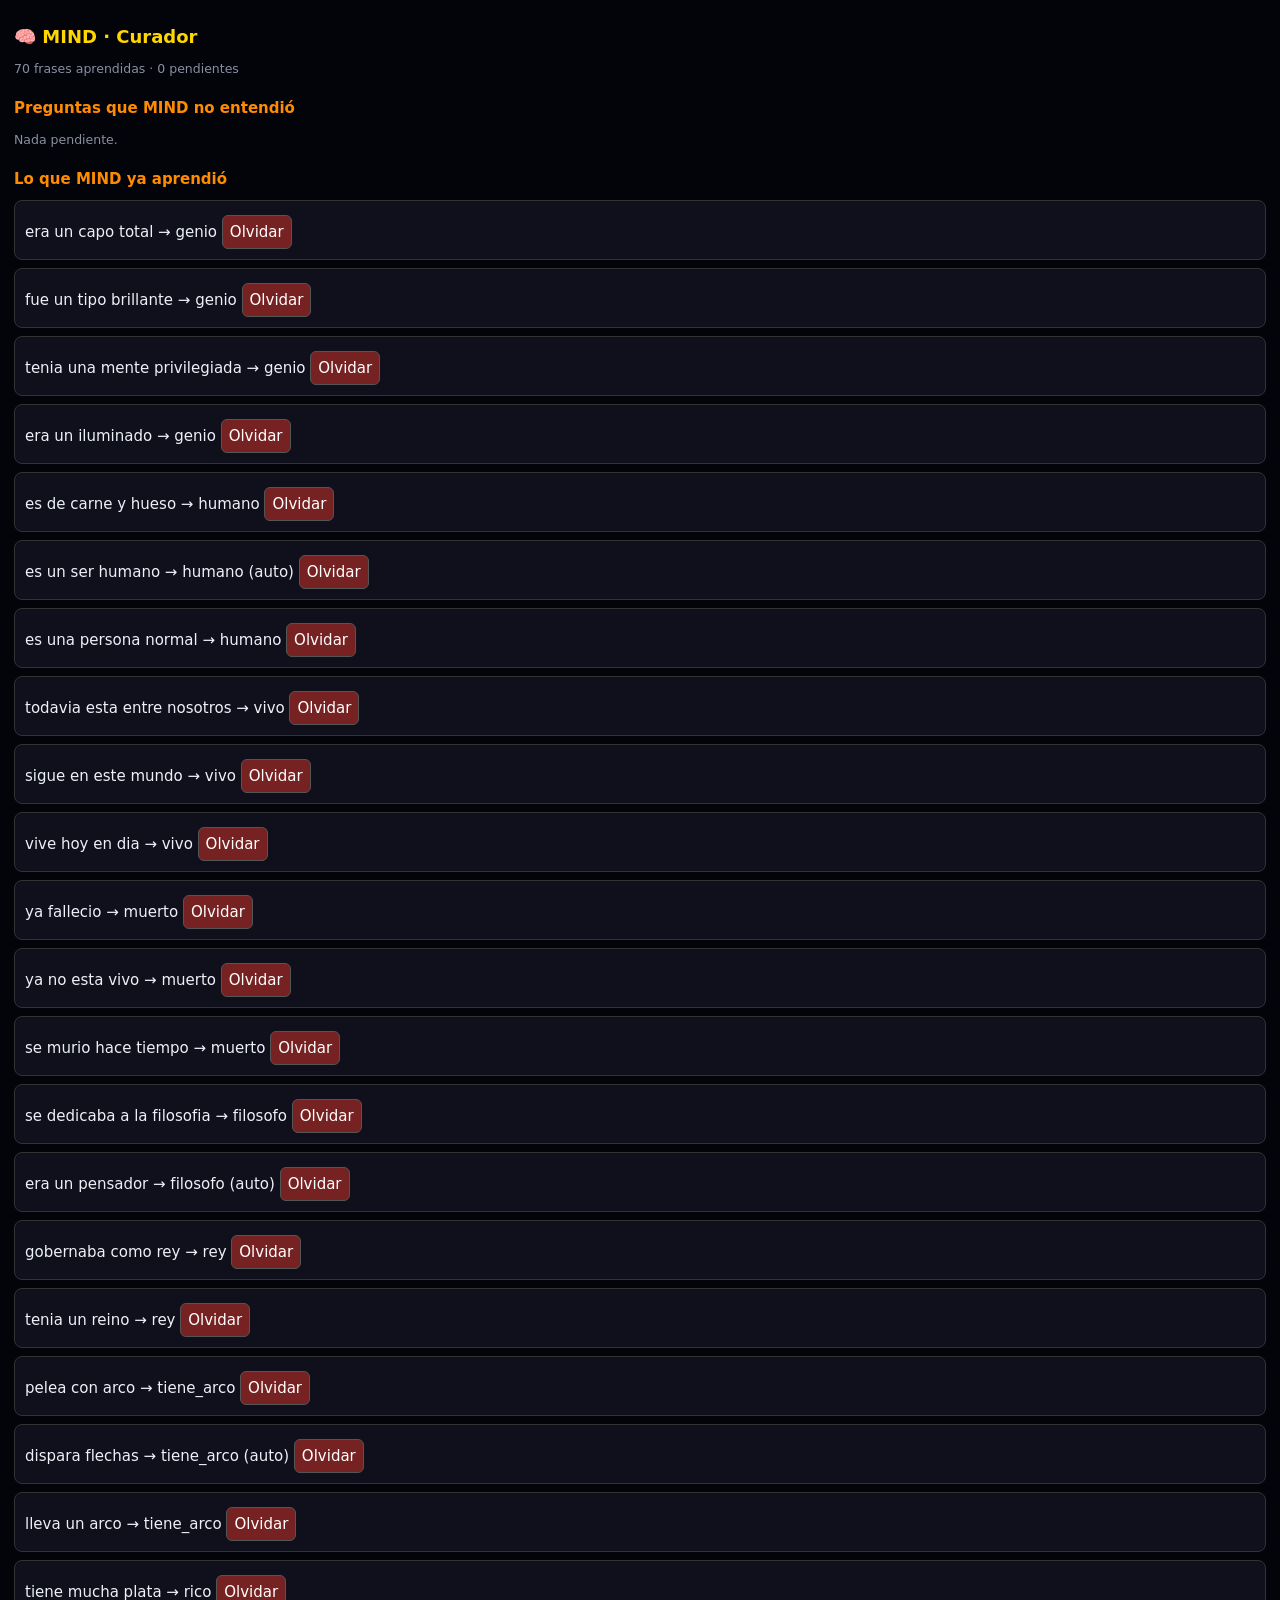
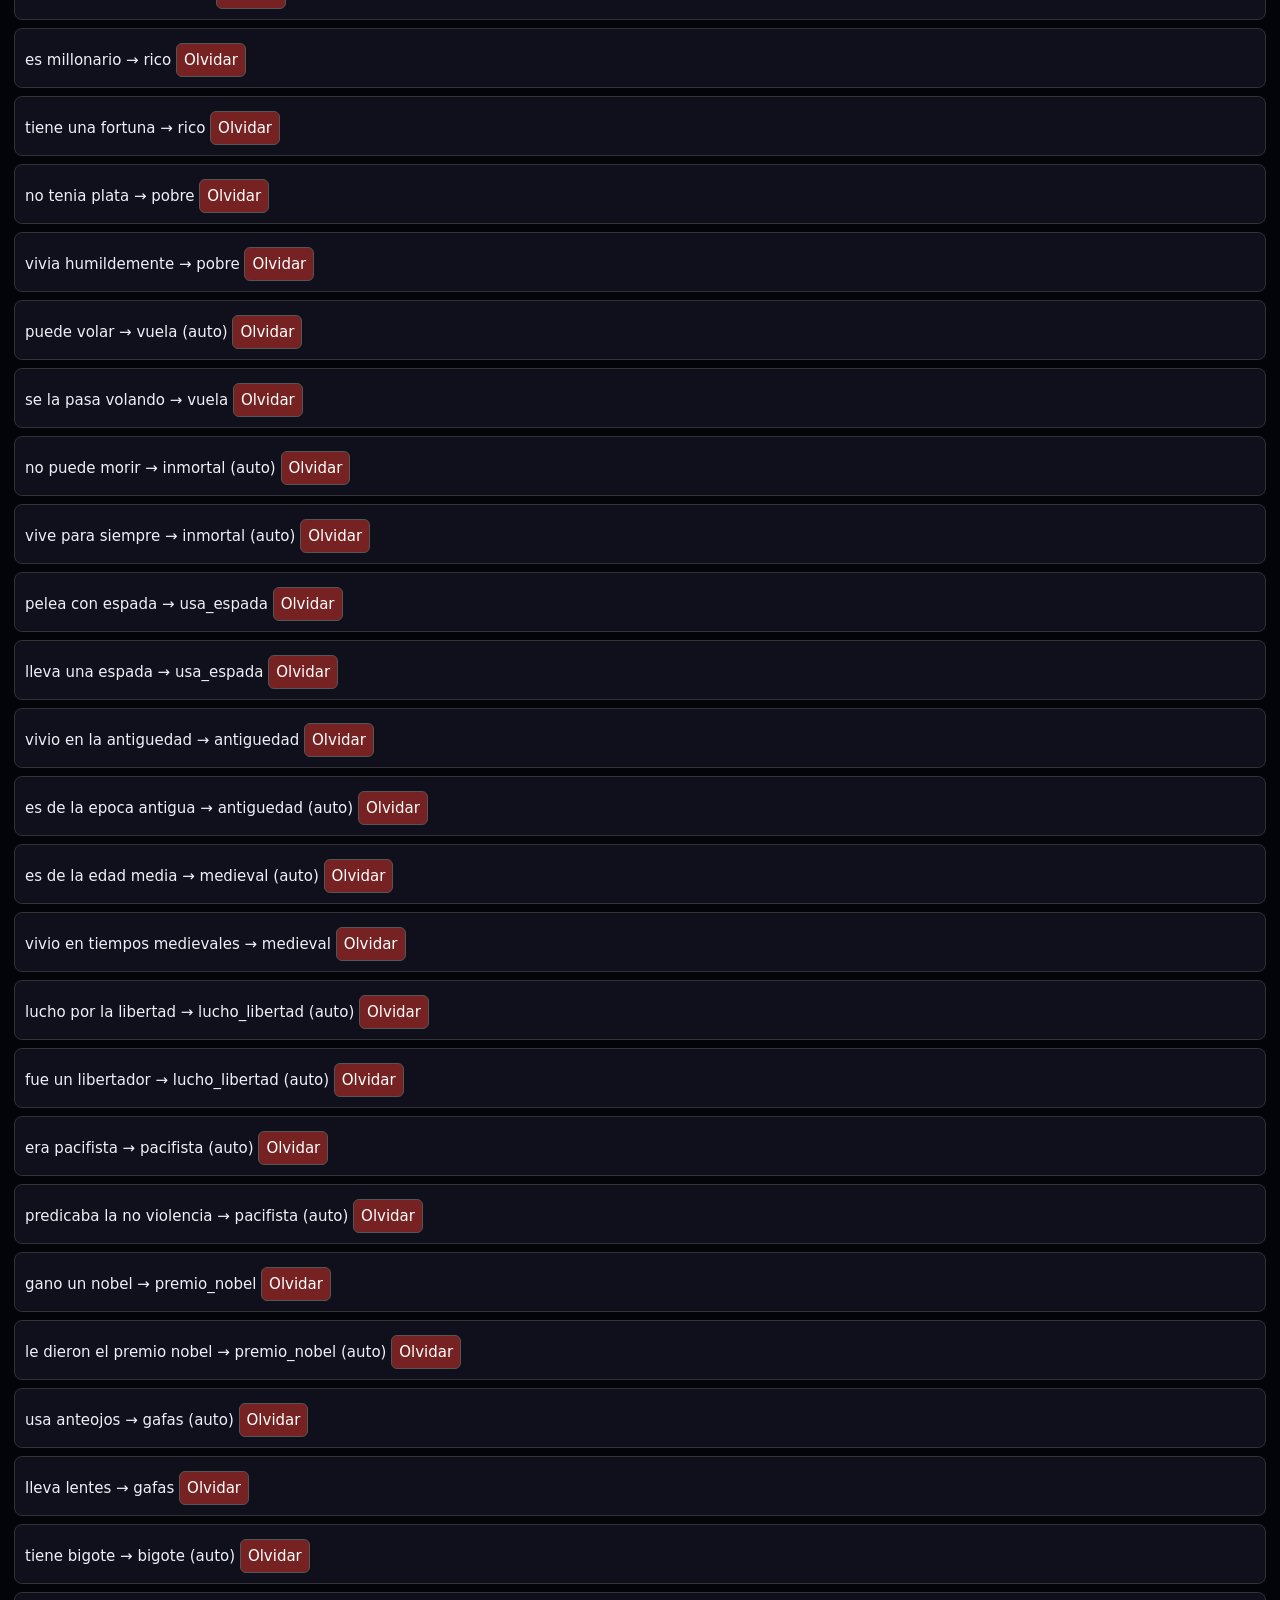
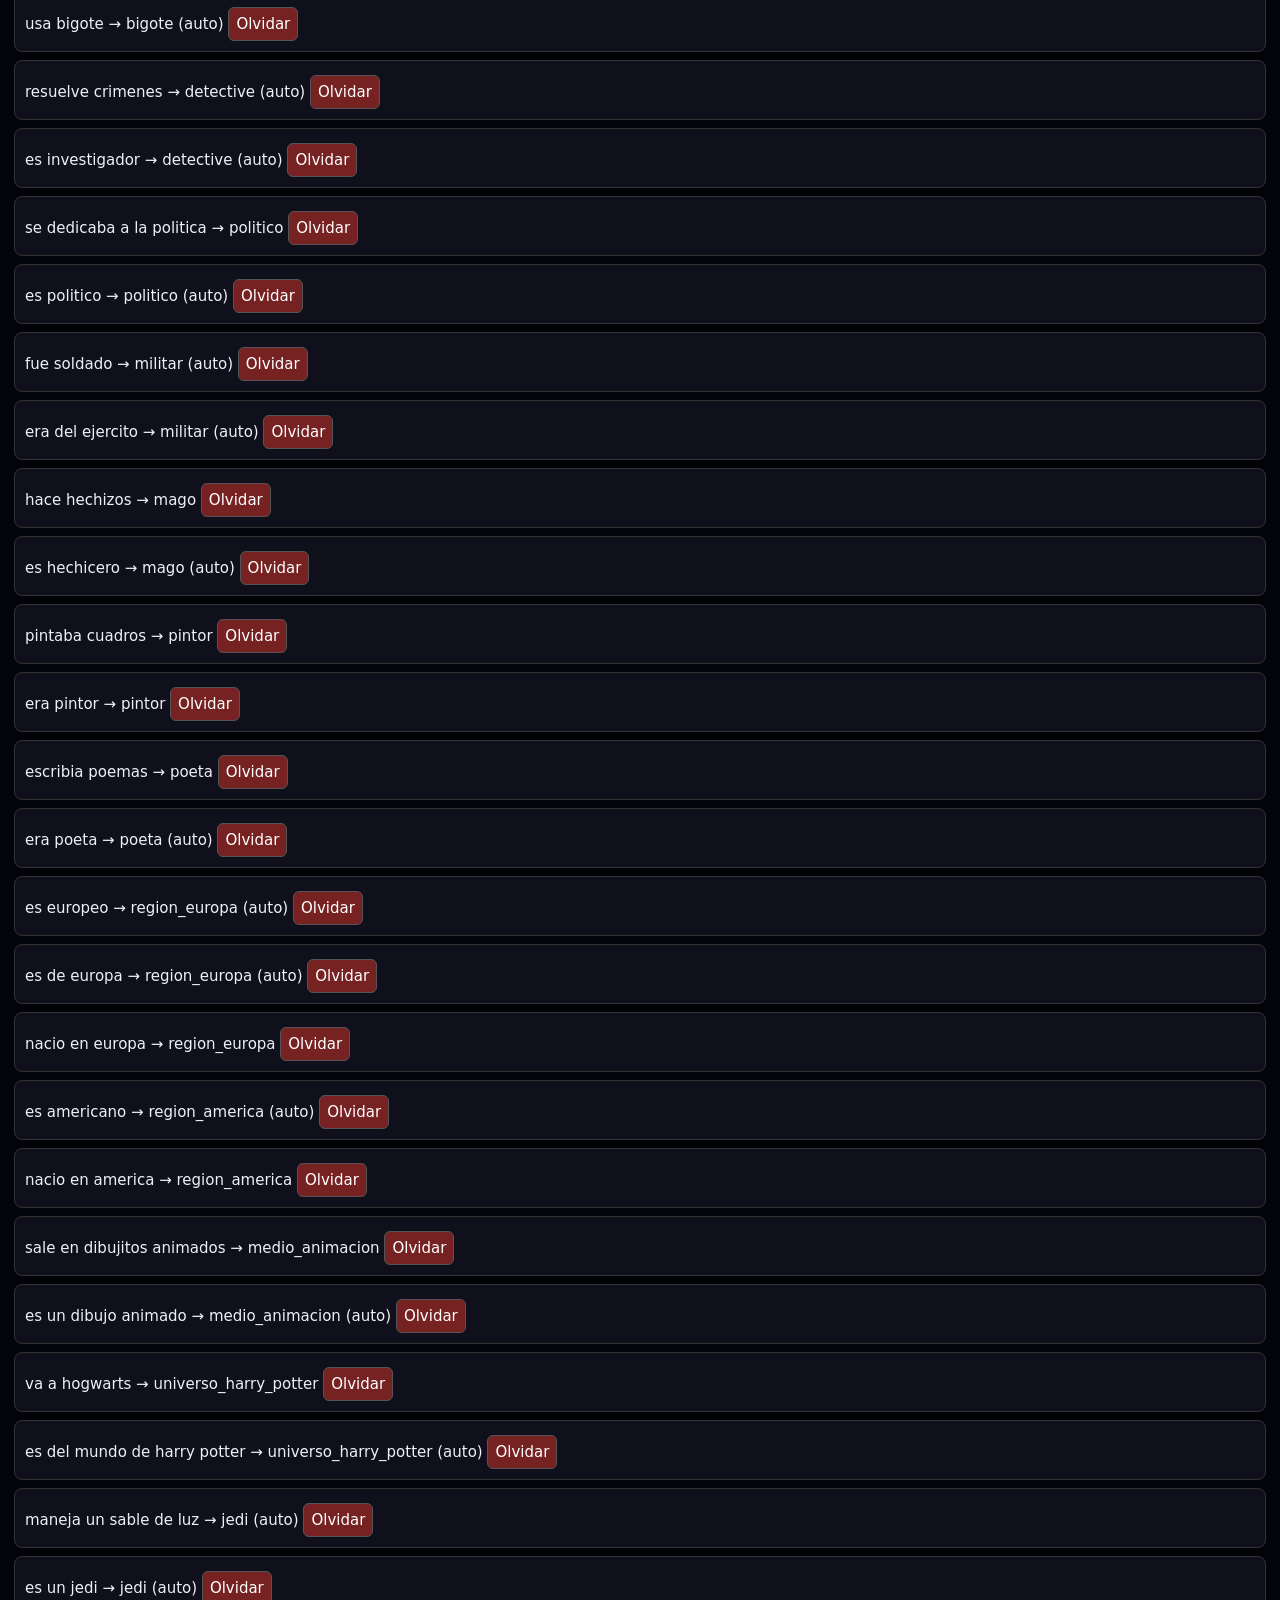
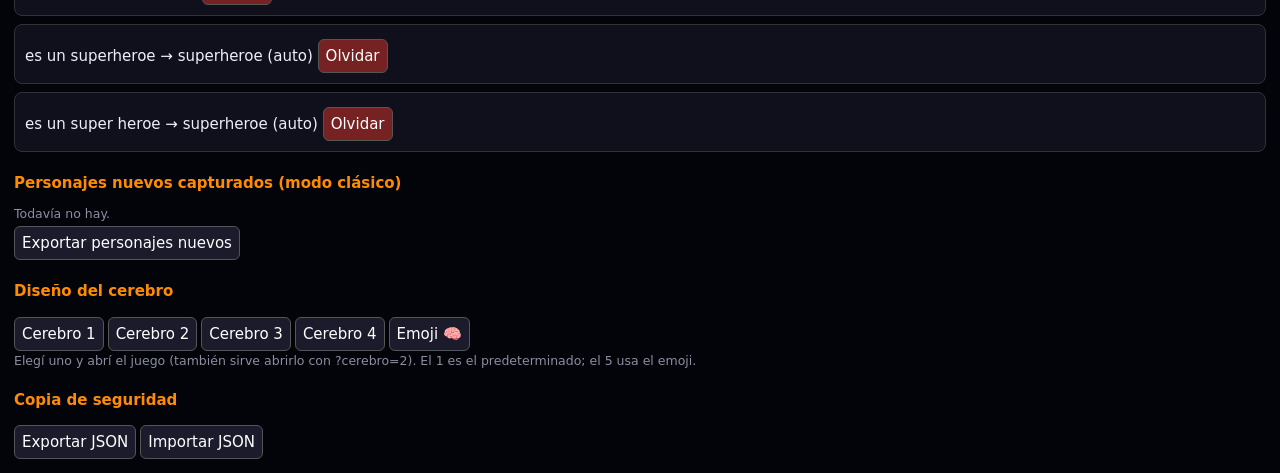
==== curador.html @ d2419fc9 "Add files via upload" ====
<!doctype html><html lang="es"><head><meta charset="utf-8"><meta name="viewport" content="width=device-width,initial-scale=1">
<title>MIND · Curador</title><style>body{background:#03030a;color:#edf0f6;font:15px system-ui;margin:0;padding:14px}h1{color:#ffd700;font-size:18px}h2{color:#ff8c00;font-size:15px;margin-top:22px}
.f{background:#10101c;border:1px solid #333;border-radius:8px;padding:10px;margin:8px 0}select,button{font:inherit;padding:7px;border-radius:6px;margin:4px 4px 0 0;border:1px solid #555;background:#1b1b2c;color:#fff}button{cursor:pointer}.ok{background:#0a5}.no{background:#722}small{color:#8a8fa0}</style></head><body>
<h1>🧠 MIND · Curador</h1><small id="st"></small>
<h2>Preguntas que MIND no entendió</h2><div id="fallos"></div>
<h2>Lo que MIND ya aprendió</h2><div id="apr"></div>
<h2>Personajes nuevos capturados (modo clásico)</h2><div id="nuevos"></div><button id="expN">Exportar personajes nuevos</button>
<h2>Diseño del cerebro</h2><div id="cer"></div><small>Elegí uno y abrí el juego (también sirve abrirlo con ?cerebro=2). El 1 es el predeterminado; el 5 usa el emoji.</small>
<h2>Copia de seguridad</h2><button id="exp">Exportar JSON</button><button id="imp">Importar JSON</button><input id="file" type="file" accept=".json" hidden>
<script src="motor_logico.js"></script><script src="cerebro.js"></script><script>
const C=MindLogic.CONCEPTOS_PERMITIDOS.slice().sort(),$=id=>document.getElementById(id);
function draw(){const f=Cerebro.fallos(),a=Cerebro.aprendido();$('st').textContent=Object.keys(a).length+' frases aprendidas · '+f.length+' pendientes';
$('fallos').innerHTML=f.length?'':'<small>Nada pendiente.</small>';
f.forEach(x=>{const d=document.createElement('div');d.className='f';d.innerHTML='<b></b> <small>×'+x.veces+'</small><br>';d.querySelector('b').textContent=x.pregunta;
const s=document.createElement('select');s.innerHTML='<option value="">¿Qué concepto es?</option>'+C.map(c=>'<option>'+c+'</option>').join('');
const ok=document.createElement('button');ok.textContent='Enseñar';ok.className='ok';ok.onclick=()=>{if(s.value){Cerebro.ensenar(x.pregunta,s.value);draw()}};
const no=document.createElement('button');no.textContent='Ignorar';no.className='no';no.onclick=()=>{Cerebro.quitarFallo(x.pregunta);draw()};d.append(s,ok,no);$('fallos').append(d)});
$('apr').innerHTML='';Object.entries(a).forEach(([k,v])=>{const d=document.createElement('div');d.className='f';d.textContent=k+' → '+v.c+(v.auto?' (auto)':'')+'  ';const b=document.createElement('button');b.textContent='Olvidar';b.className='no';b.onclick=()=>{Cerebro.olvidar(k);draw()};d.append(b);$('apr').append(d)})}
$('exp').onclick=()=>{const u=URL.createObjectURL(new Blob([Cerebro.exportar()],{type:'application/json'})),l=document.createElement('a');l.href=u;l.download='mind_aprendido.json';l.click()};
$('imp').onclick=()=>$('file').click();$('file').onchange=async e=>{try{alert(Cerebro.importar(await e.target.files[0].text())+' frases importadas');draw()}catch(x){alert('Archivo inválido')}};
function drawN(){let l=[];try{l=JSON.parse(localStorage.getItem('mind_personajes_nuevos')||'[]')}catch(e){}
$('nuevos').innerHTML=l.length?'':'<small>Todavía no hay.</small>';l.forEach(x=>{const d=document.createElement('div');d.className='f';d.textContent=x.nombre+'  ('+(x.respuestas||[]).length+' respuestas guardadas)';$('nuevos').append(d)})}
$('expN').onclick=()=>{const u=URL.createObjectURL(new Blob([localStorage.getItem('mind_personajes_nuevos')||'[]'],{type:'application/json'})),a=document.createElement('a');a.href=u;a.download='personajes_nuevos.json';a.click()};
[1,2,3,4,5].forEach(n=>{const b=document.createElement('button');b.textContent=n==5?'Emoji 🧠':'Cerebro '+n;b.onclick=()=>{try{localStorage.setItem('mind_cerebro_v2',String(n))}catch(e){}alert('Elegido el cerebro '+n+'. Abrí el juego de nuevo.')};$('cer').append(b)});
Cerebro.intentar('',null).then(()=>{draw();drawN()});</script></body></html>
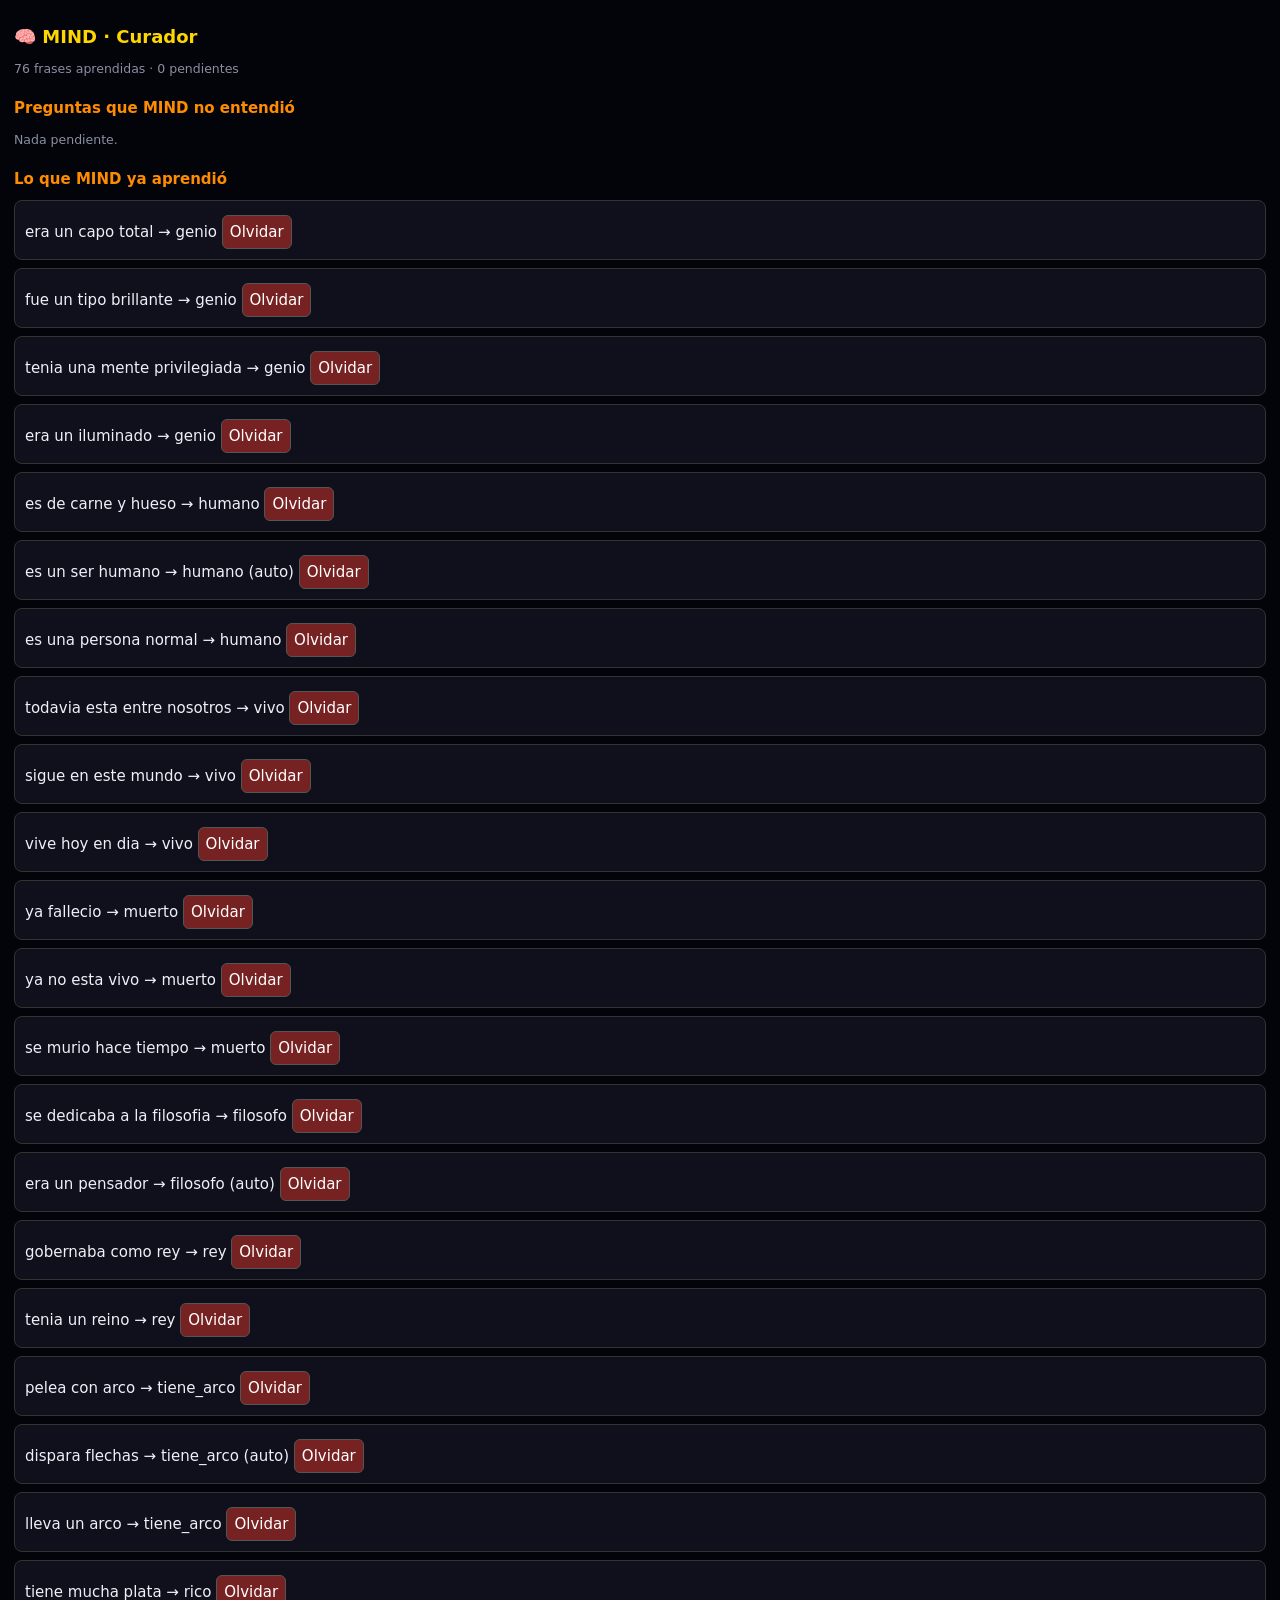
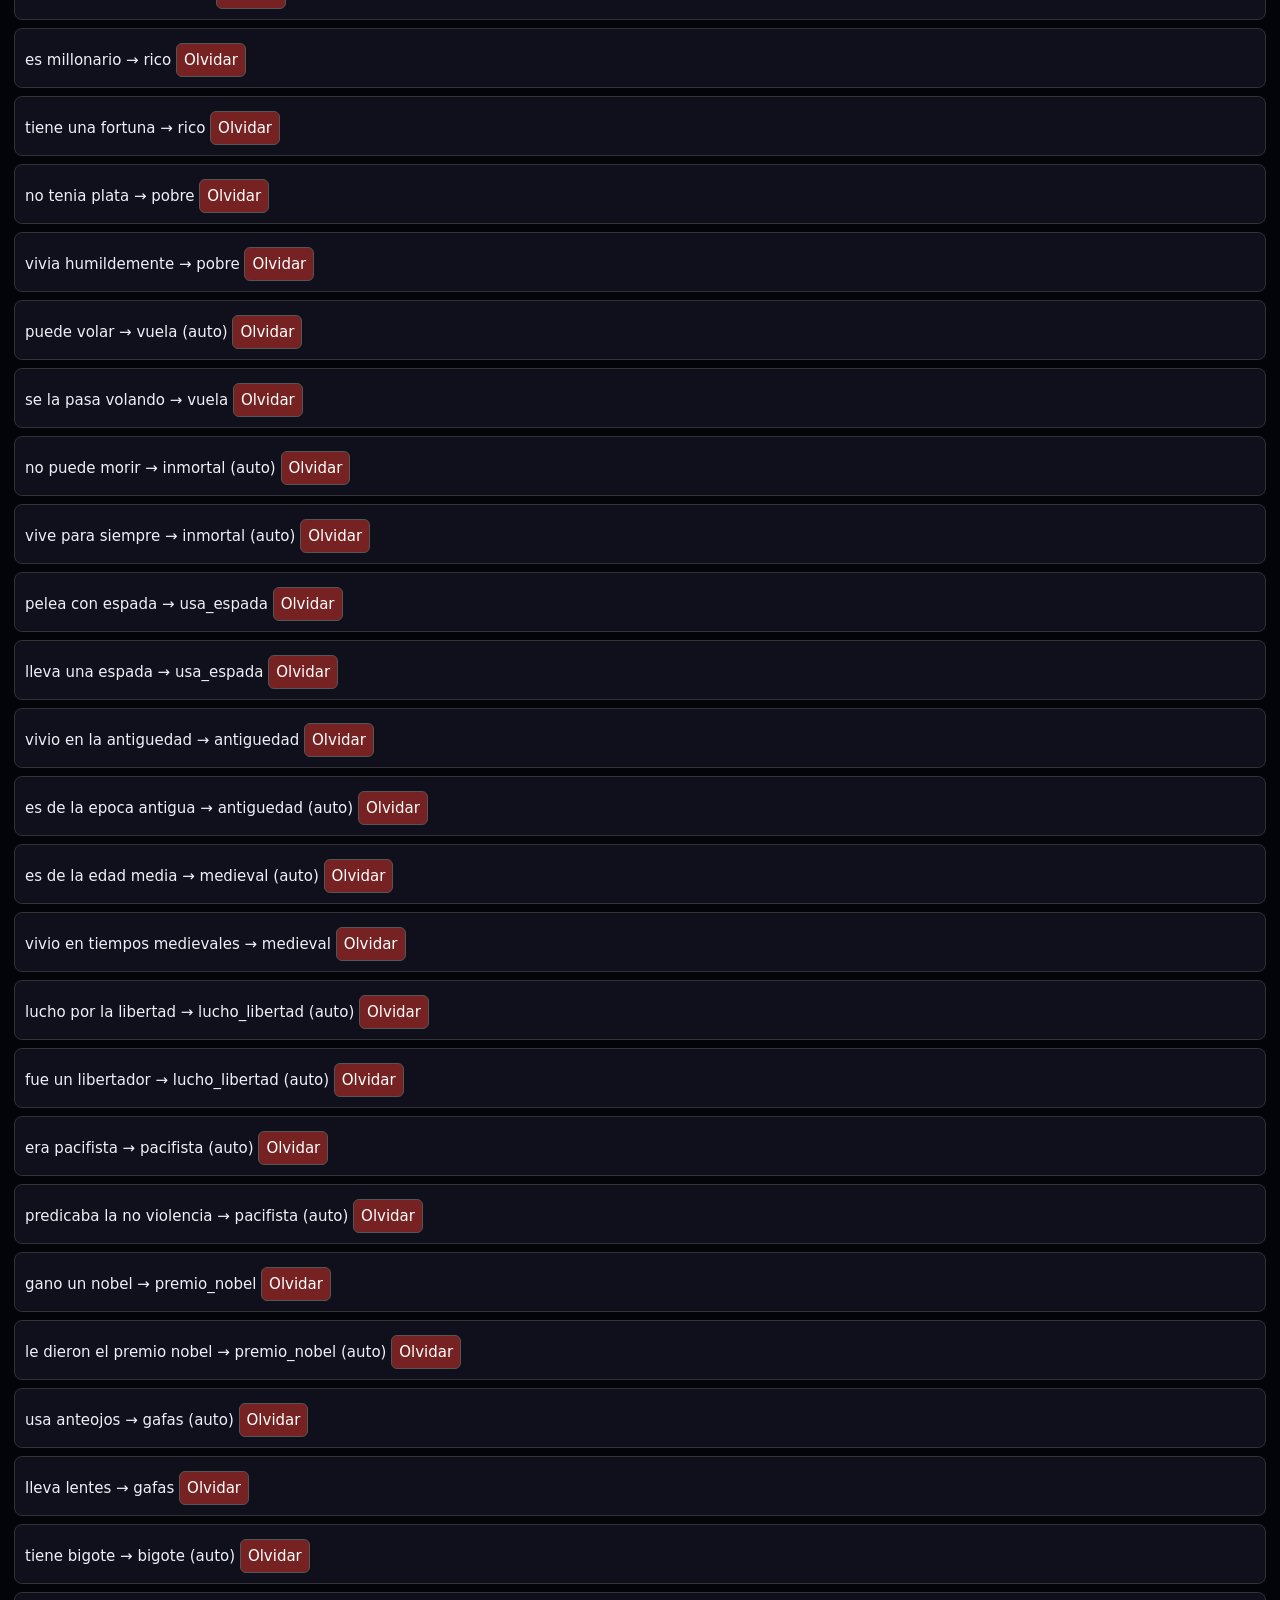
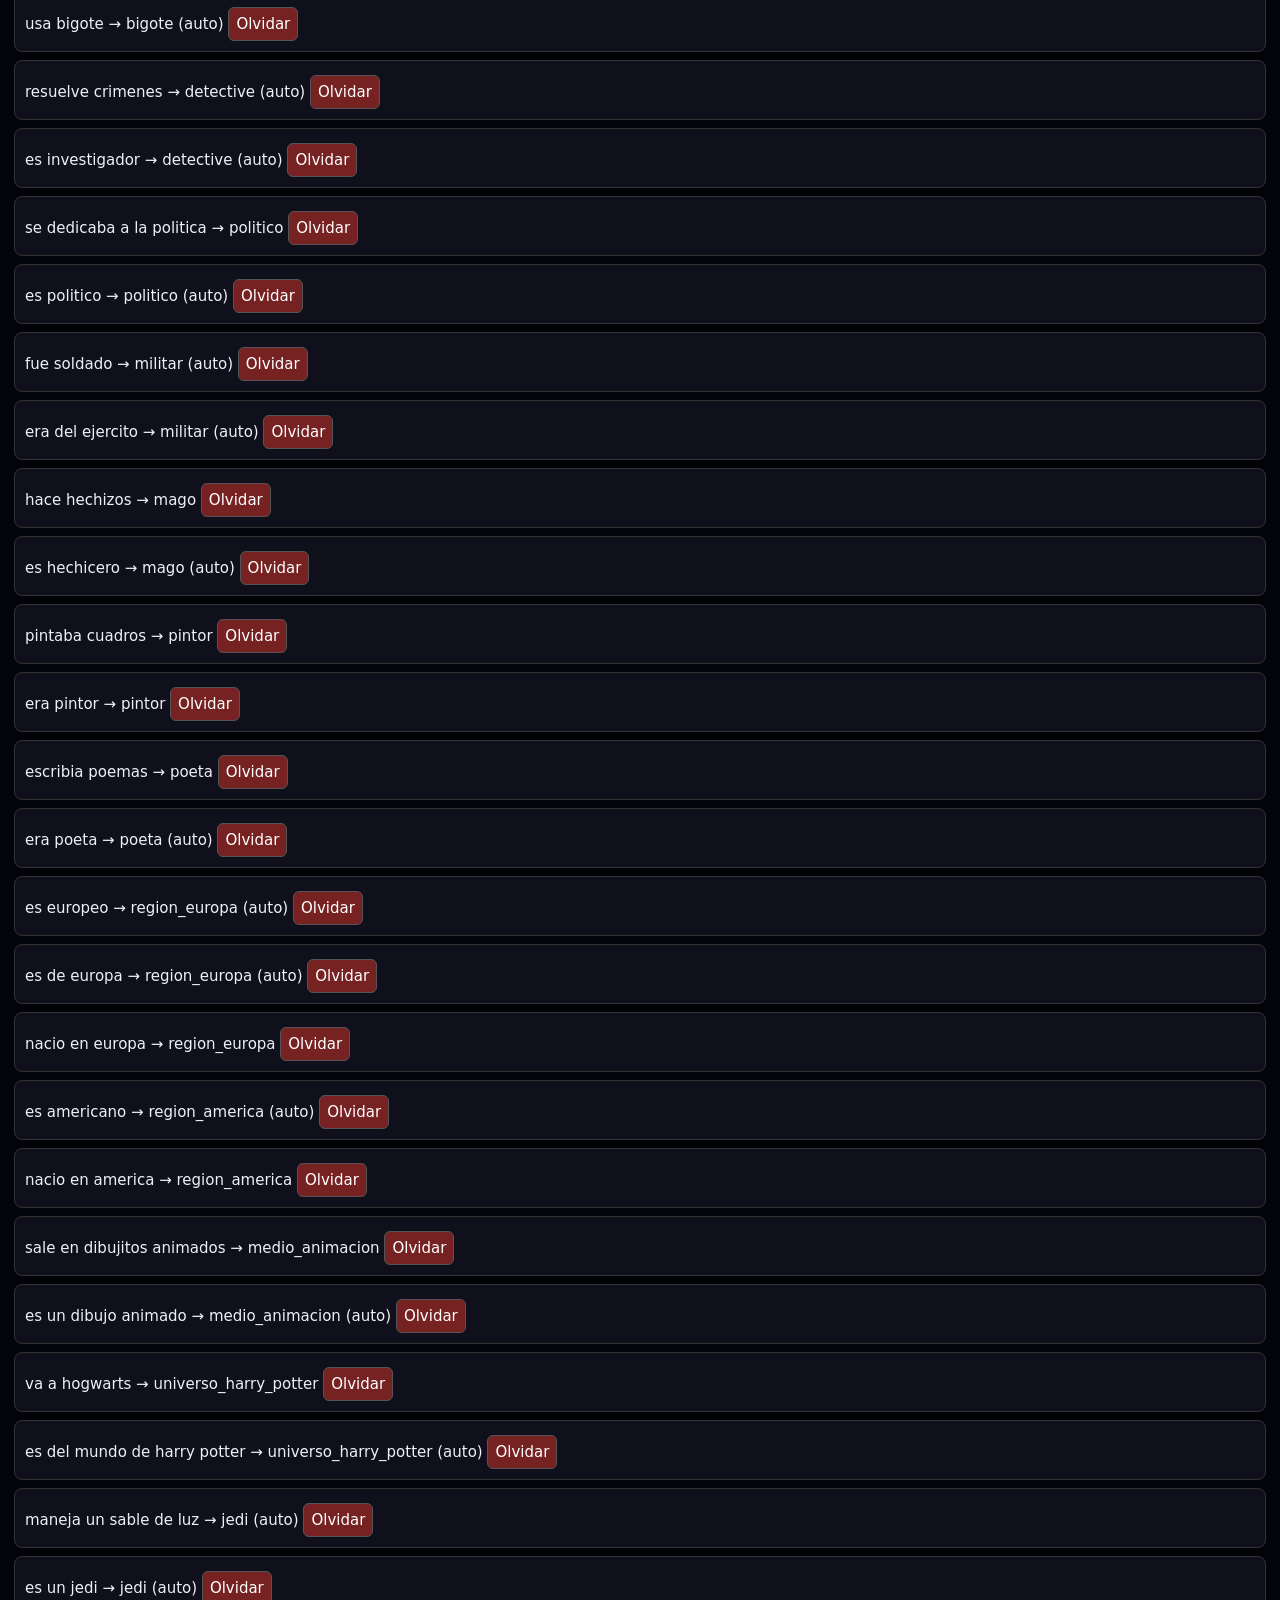
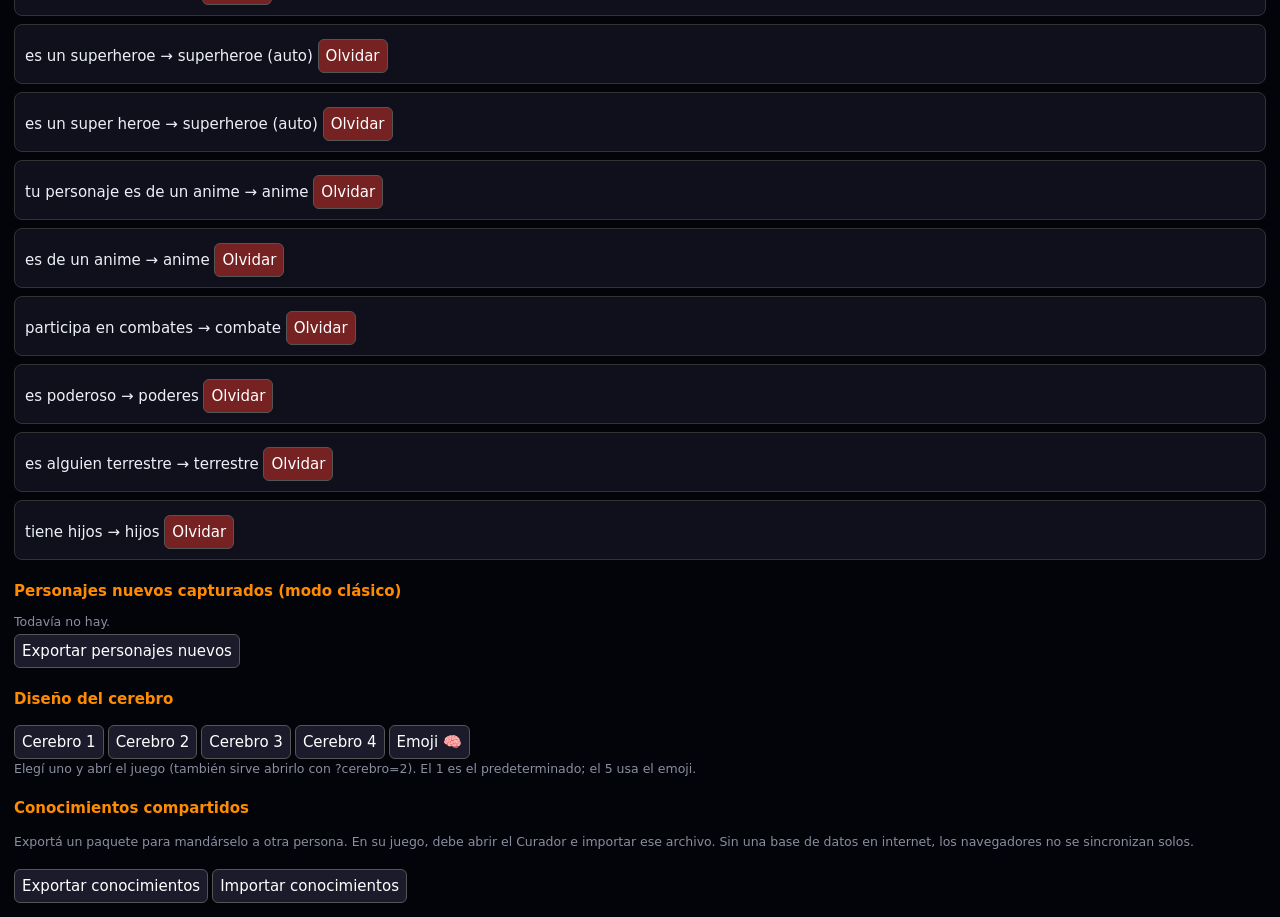
==== commit 15b0d85b: "Add files via upload" ====
--- a/curador.html
+++ b/curador.html
@@ -6,7 +6,7 @@
 <h2>Lo que MIND ya aprendió</h2><div id="apr"></div>
 <h2>Personajes nuevos capturados (modo clásico)</h2><div id="nuevos"></div><button id="expN">Exportar personajes nuevos</button>
 <h2>Diseño del cerebro</h2><div id="cer"></div><small>Elegí uno y abrí el juego (también sirve abrirlo con ?cerebro=2). El 1 es el predeterminado; el 5 usa el emoji.</small>
-<h2>Copia de seguridad</h2><button id="exp">Exportar JSON</button><button id="imp">Importar JSON</button><input id="file" type="file" accept=".json" hidden>
+<h2>Conocimientos compartidos</h2><p><small>Exportá un paquete para mandárselo a otra persona. En su juego, debe abrir el Curador e importar ese archivo. Sin una base de datos en internet, los navegadores no se sincronizan solos.</small></p><button id="exp">Exportar conocimientos</button><button id="imp">Importar conocimientos</button><input id="file" type="file" accept=".json" hidden>
 <script src="motor_logico.js"></script><script src="cerebro.js"></script><script>
 const C=MindLogic.CONCEPTOS_PERMITIDOS.slice().sort(),$=id=>document.getElementById(id);
 function draw(){const f=Cerebro.fallos(),a=Cerebro.aprendido();$('st').textContent=Object.keys(a).length+' frases aprendidas · '+f.length+' pendientes';
@@ -16,8 +16,8 @@
 const ok=document.createElement('button');ok.textContent='Enseñar';ok.className='ok';ok.onclick=()=>{if(s.value){Cerebro.ensenar(x.pregunta,s.value);draw()}};
 const no=document.createElement('button');no.textContent='Ignorar';no.className='no';no.onclick=()=>{Cerebro.quitarFallo(x.pregunta);draw()};d.append(s,ok,no);$('fallos').append(d)});
 $('apr').innerHTML='';Object.entries(a).forEach(([k,v])=>{const d=document.createElement('div');d.className='f';d.textContent=k+' → '+v.c+(v.auto?' (auto)':'')+'  ';const b=document.createElement('button');b.textContent='Olvidar';b.className='no';b.onclick=()=>{Cerebro.olvidar(k);draw()};d.append(b);$('apr').append(d)})}
-$('exp').onclick=()=>{const u=URL.createObjectURL(new Blob([Cerebro.exportar()],{type:'application/json'})),l=document.createElement('a');l.href=u;l.download='mind_aprendido.json';l.click()};
-$('imp').onclick=()=>$('file').click();$('file').onchange=async e=>{try{alert(Cerebro.importar(await e.target.files[0].text())+' frases importadas');draw()}catch(x){alert('Archivo inválido')}};
+$('exp').onclick=()=>{const u=URL.createObjectURL(new Blob([Cerebro.exportar()],{type:'application/json'})),l=document.createElement('a');l.href=u;l.download='mind_conocimientos_compartidos.json';l.click()};
+$('imp').onclick=()=>$('file').click();$('file').onchange=async e=>{try{alert(Cerebro.importar(await e.target.files[0].text())+' frases incorporadas. El conocimiento quedó guardado en este navegador.');draw()}catch(x){alert('Archivo inválido')}};
 function drawN(){let l=[];try{l=JSON.parse(localStorage.getItem('mind_personajes_nuevos')||'[]')}catch(e){}
 $('nuevos').innerHTML=l.length?'':'<small>Todavía no hay.</small>';l.forEach(x=>{const d=document.createElement('div');d.className='f';d.textContent=x.nombre+'  ('+(x.respuestas||[]).length+' respuestas guardadas)';$('nuevos').append(d)})}
 $('expN').onclick=()=>{const u=URL.createObjectURL(new Blob([localStorage.getItem('mind_personajes_nuevos')||'[]'],{type:'application/json'})),a=document.createElement('a');a.href=u;a.download='personajes_nuevos.json';a.click()};
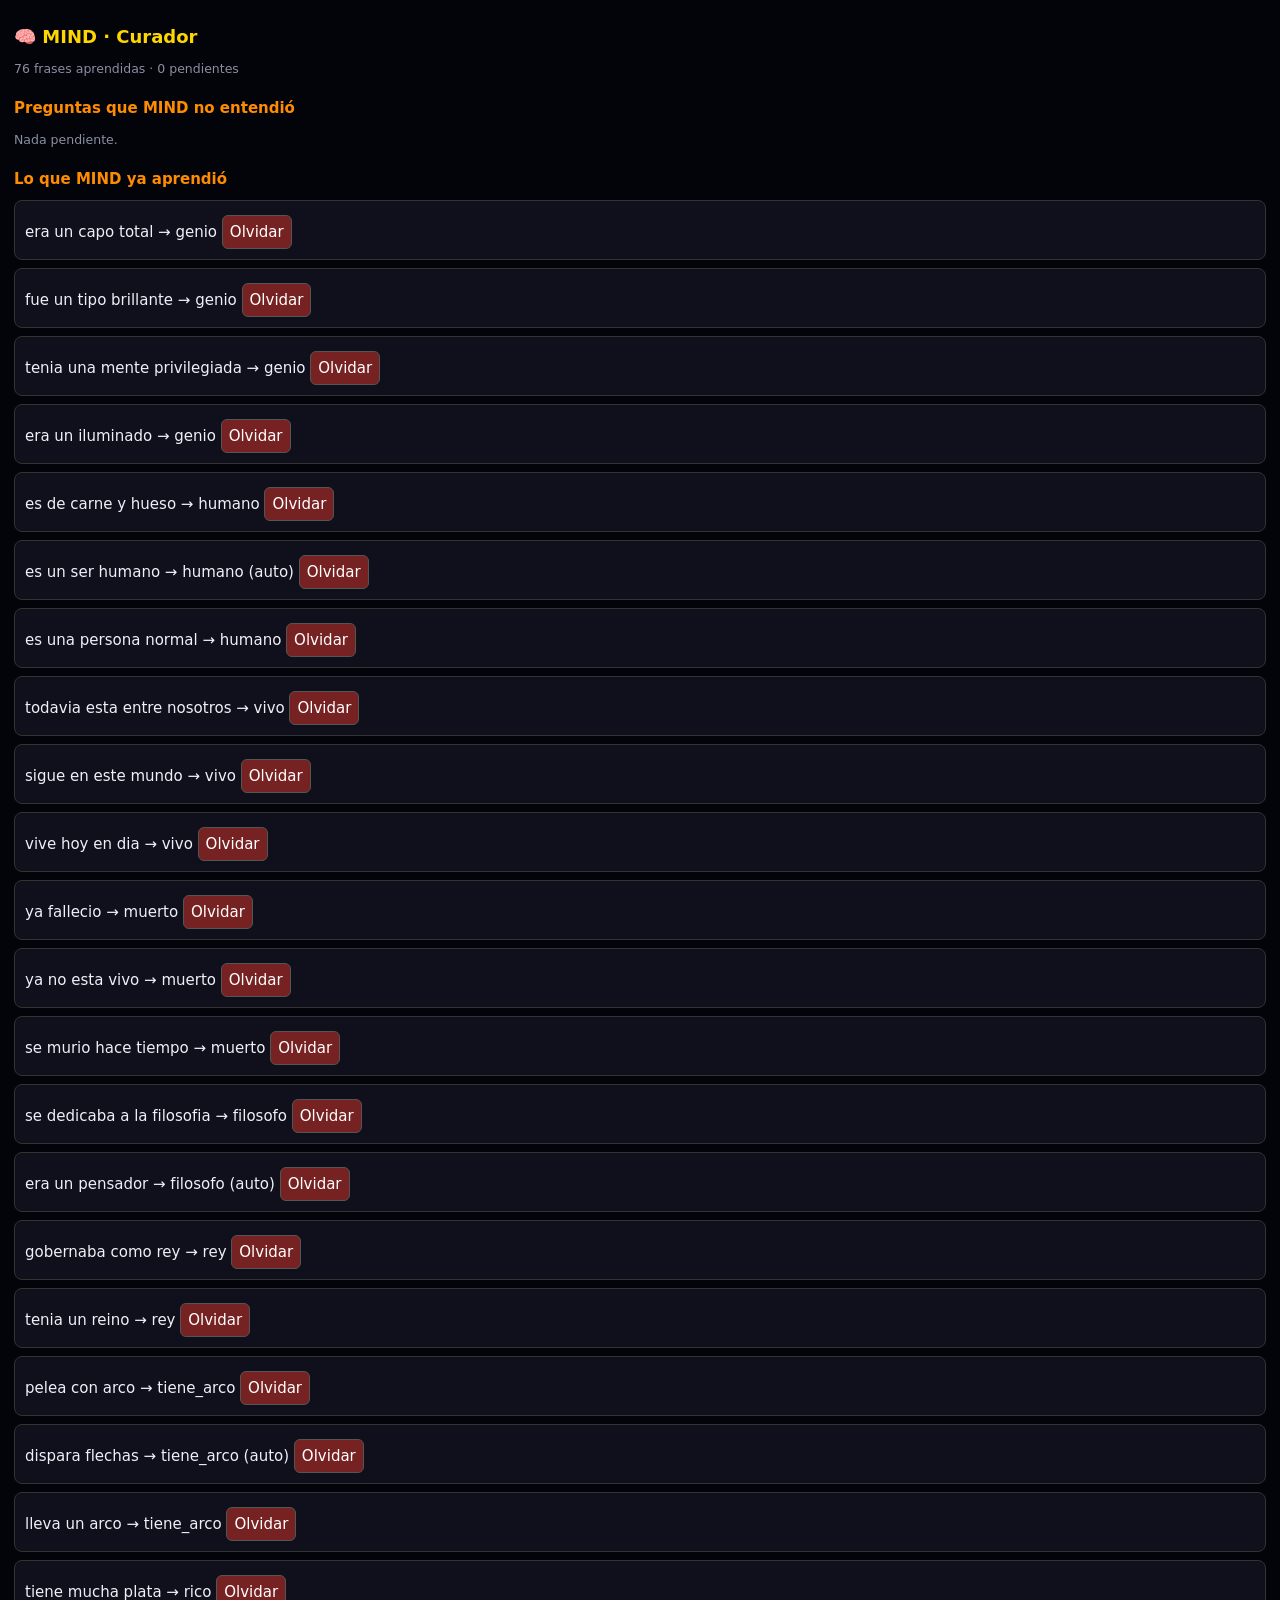
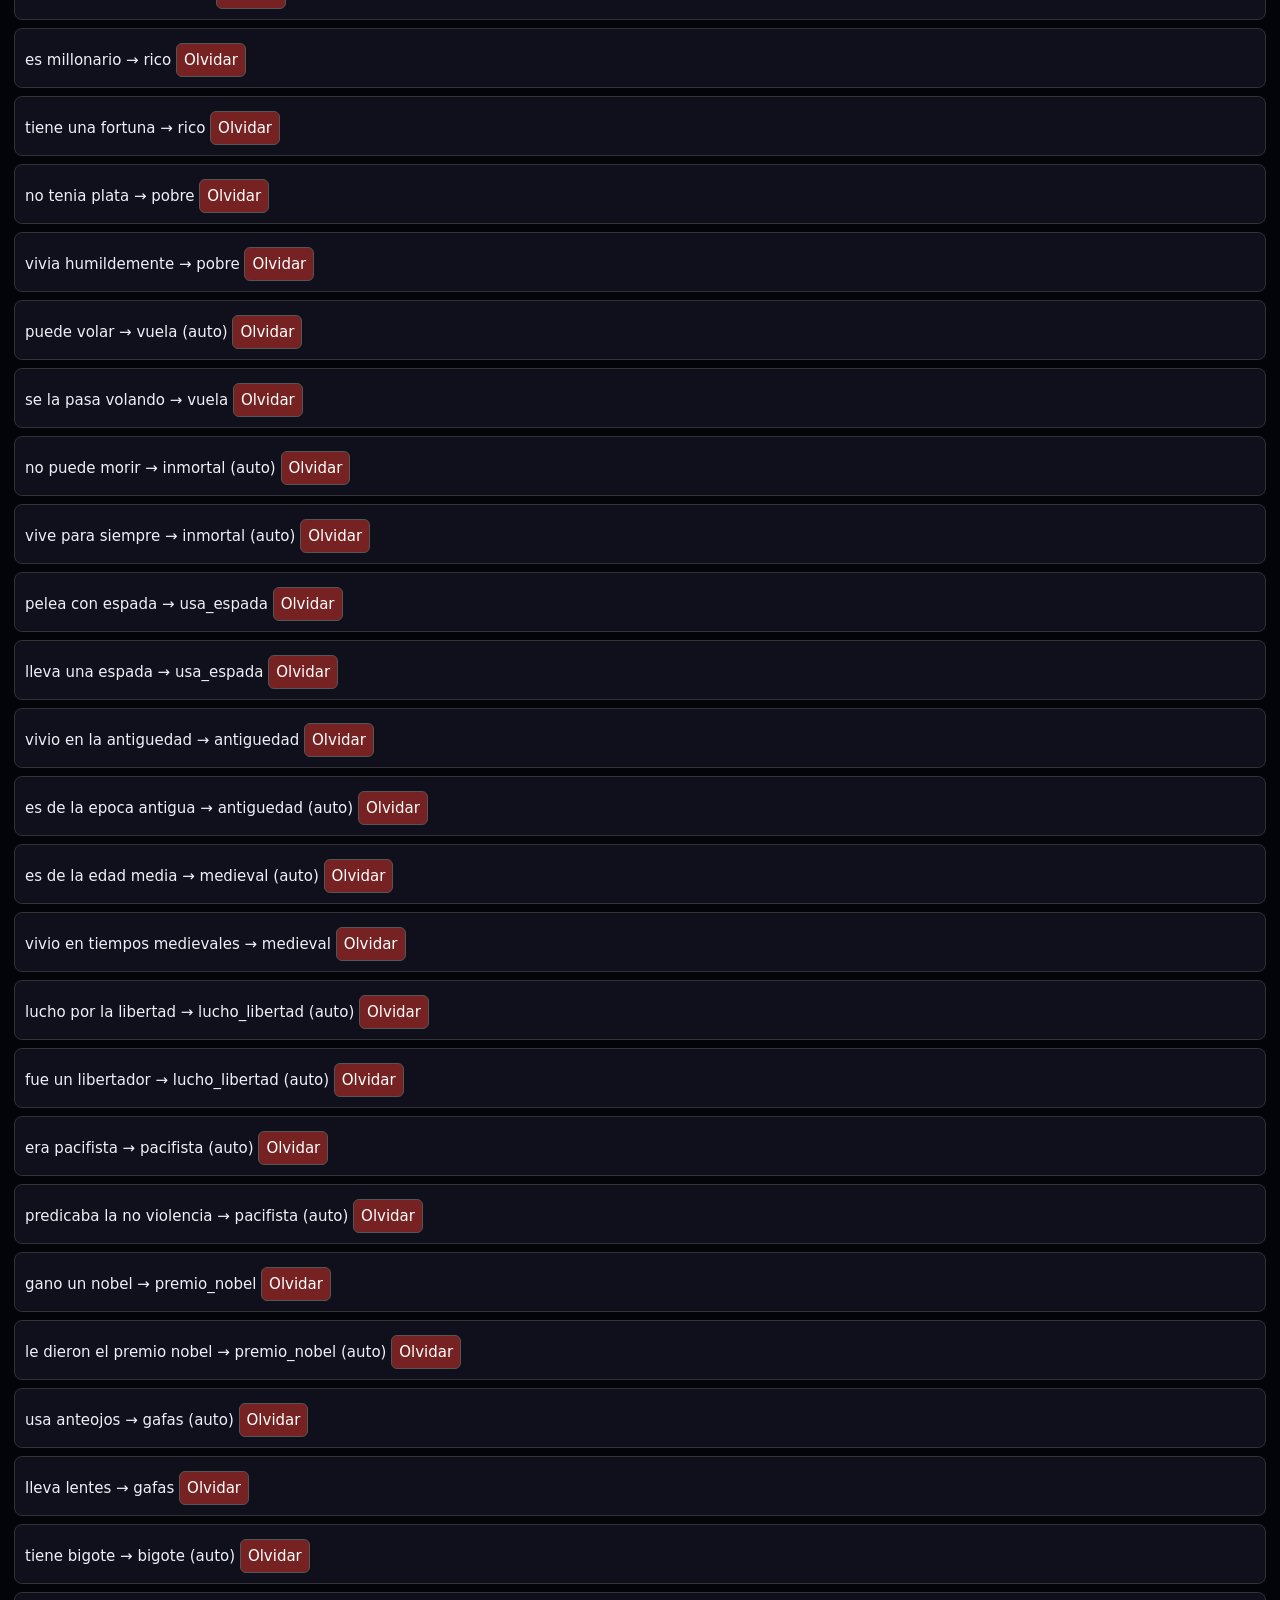
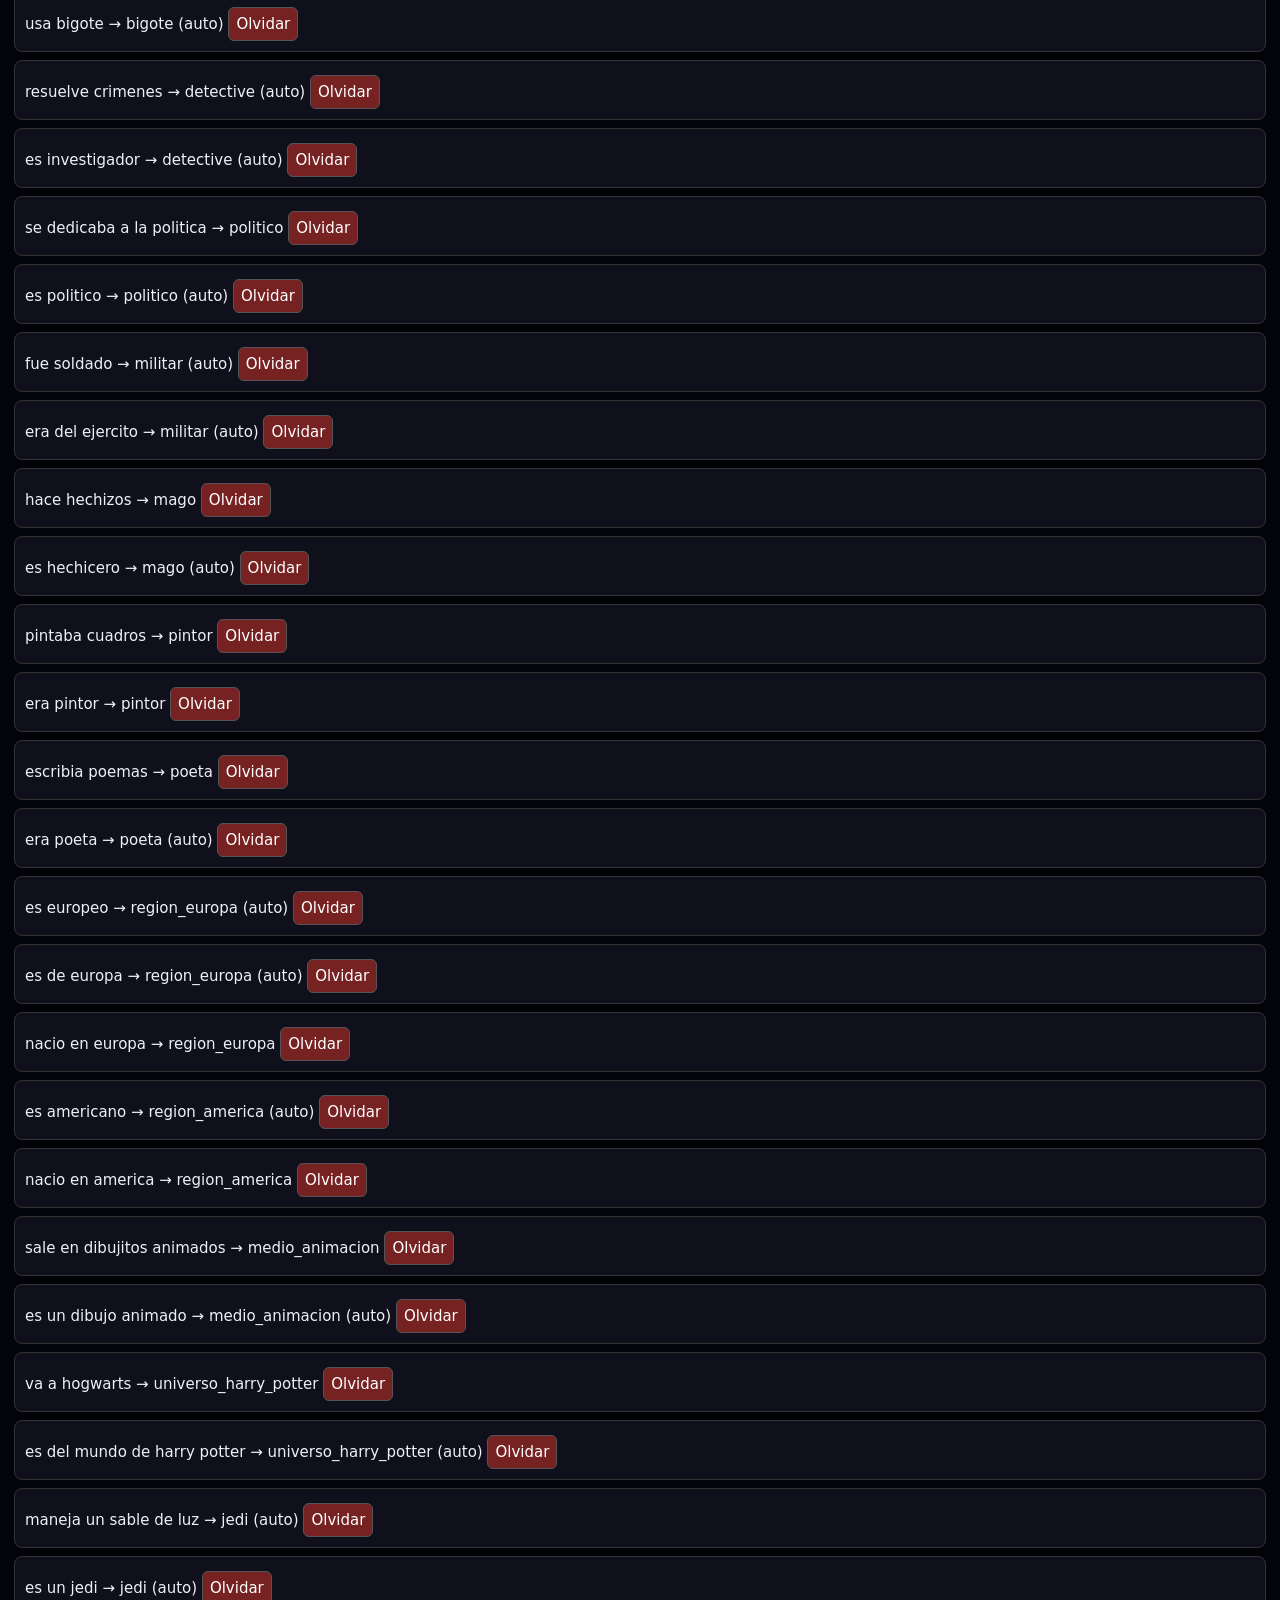
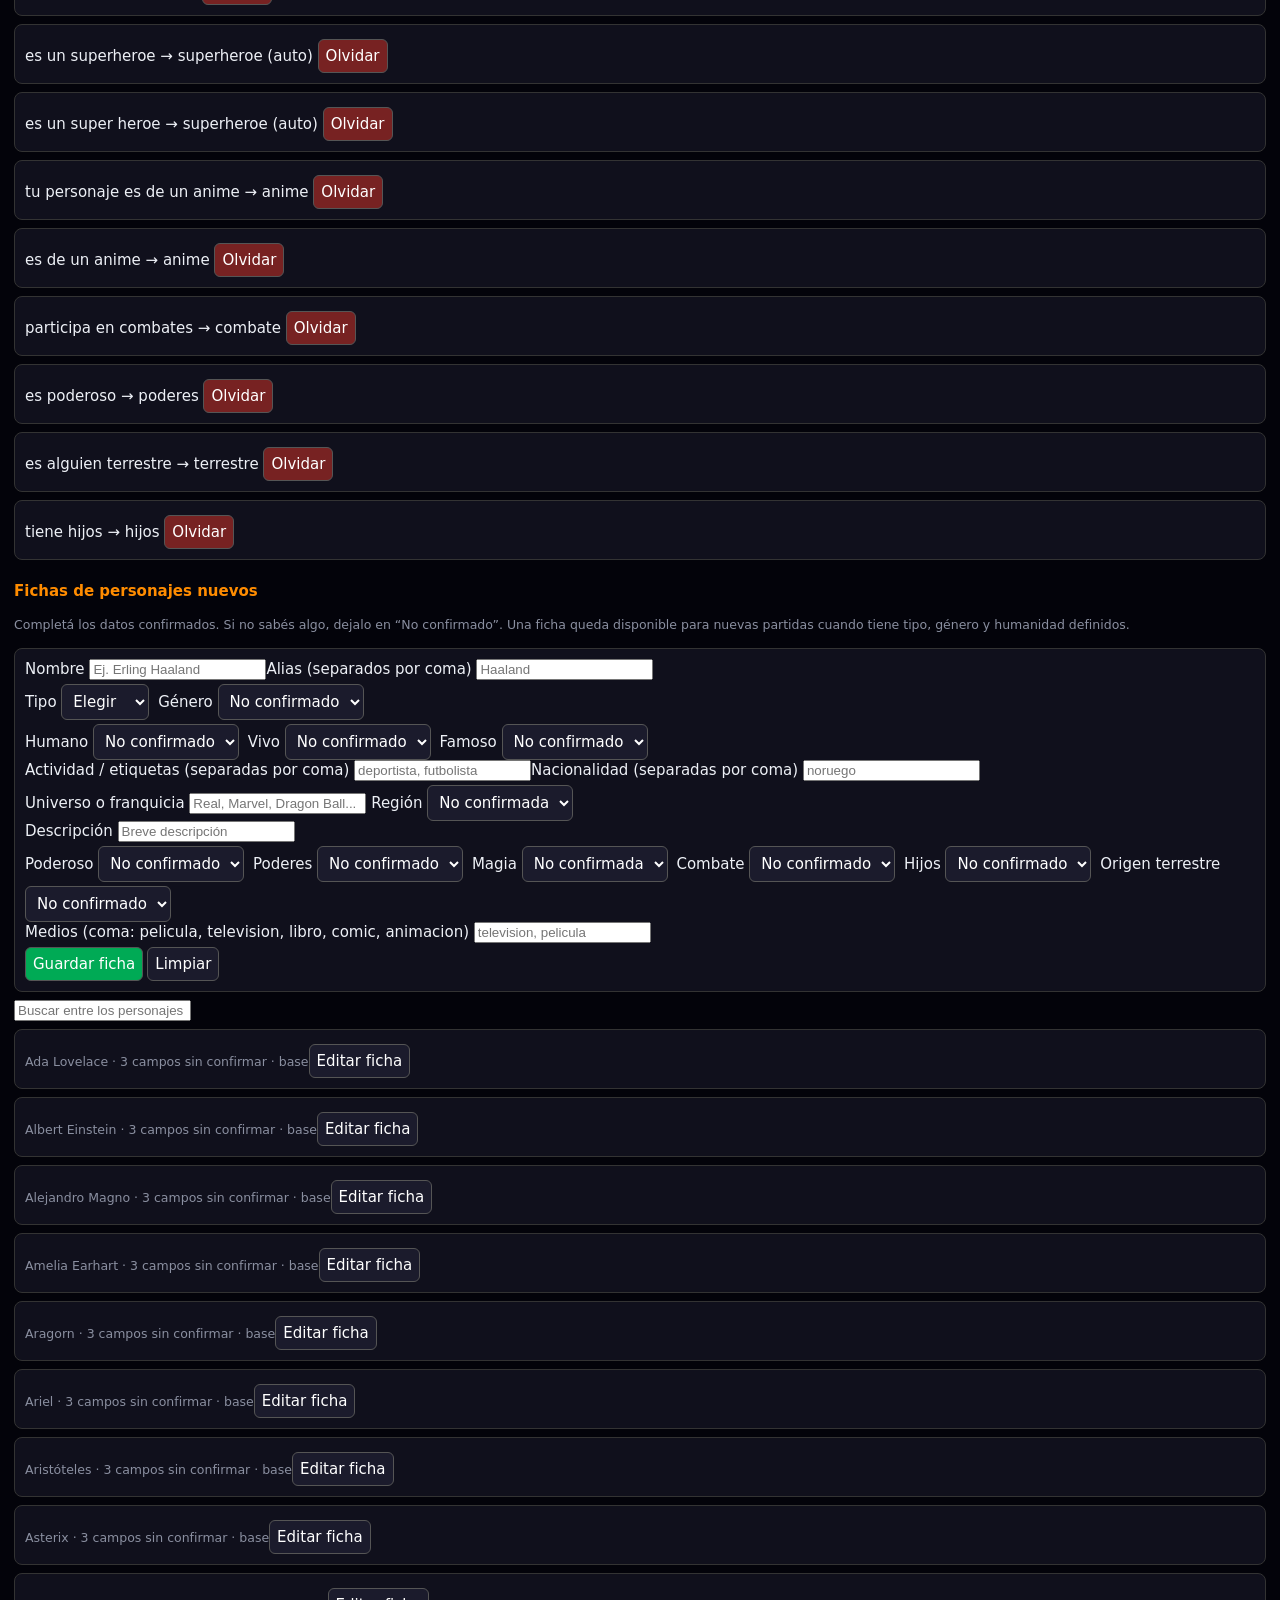
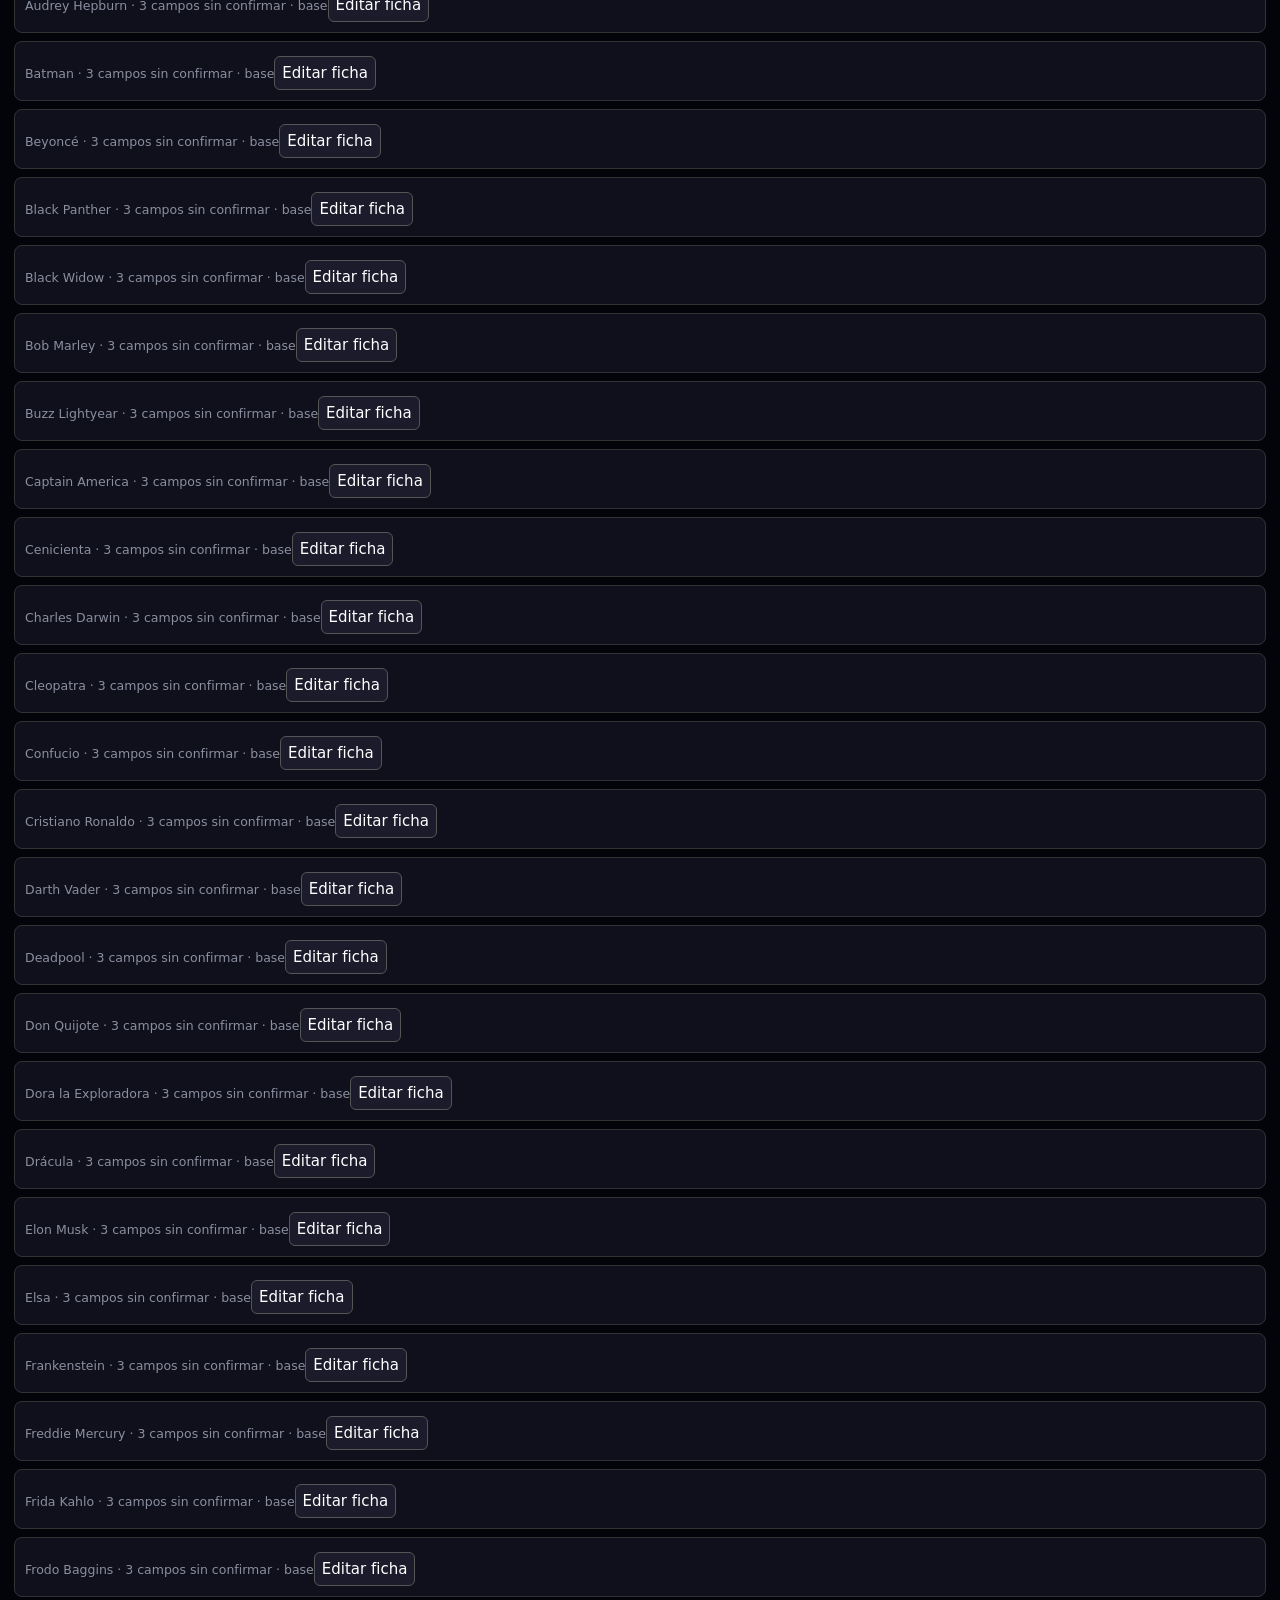
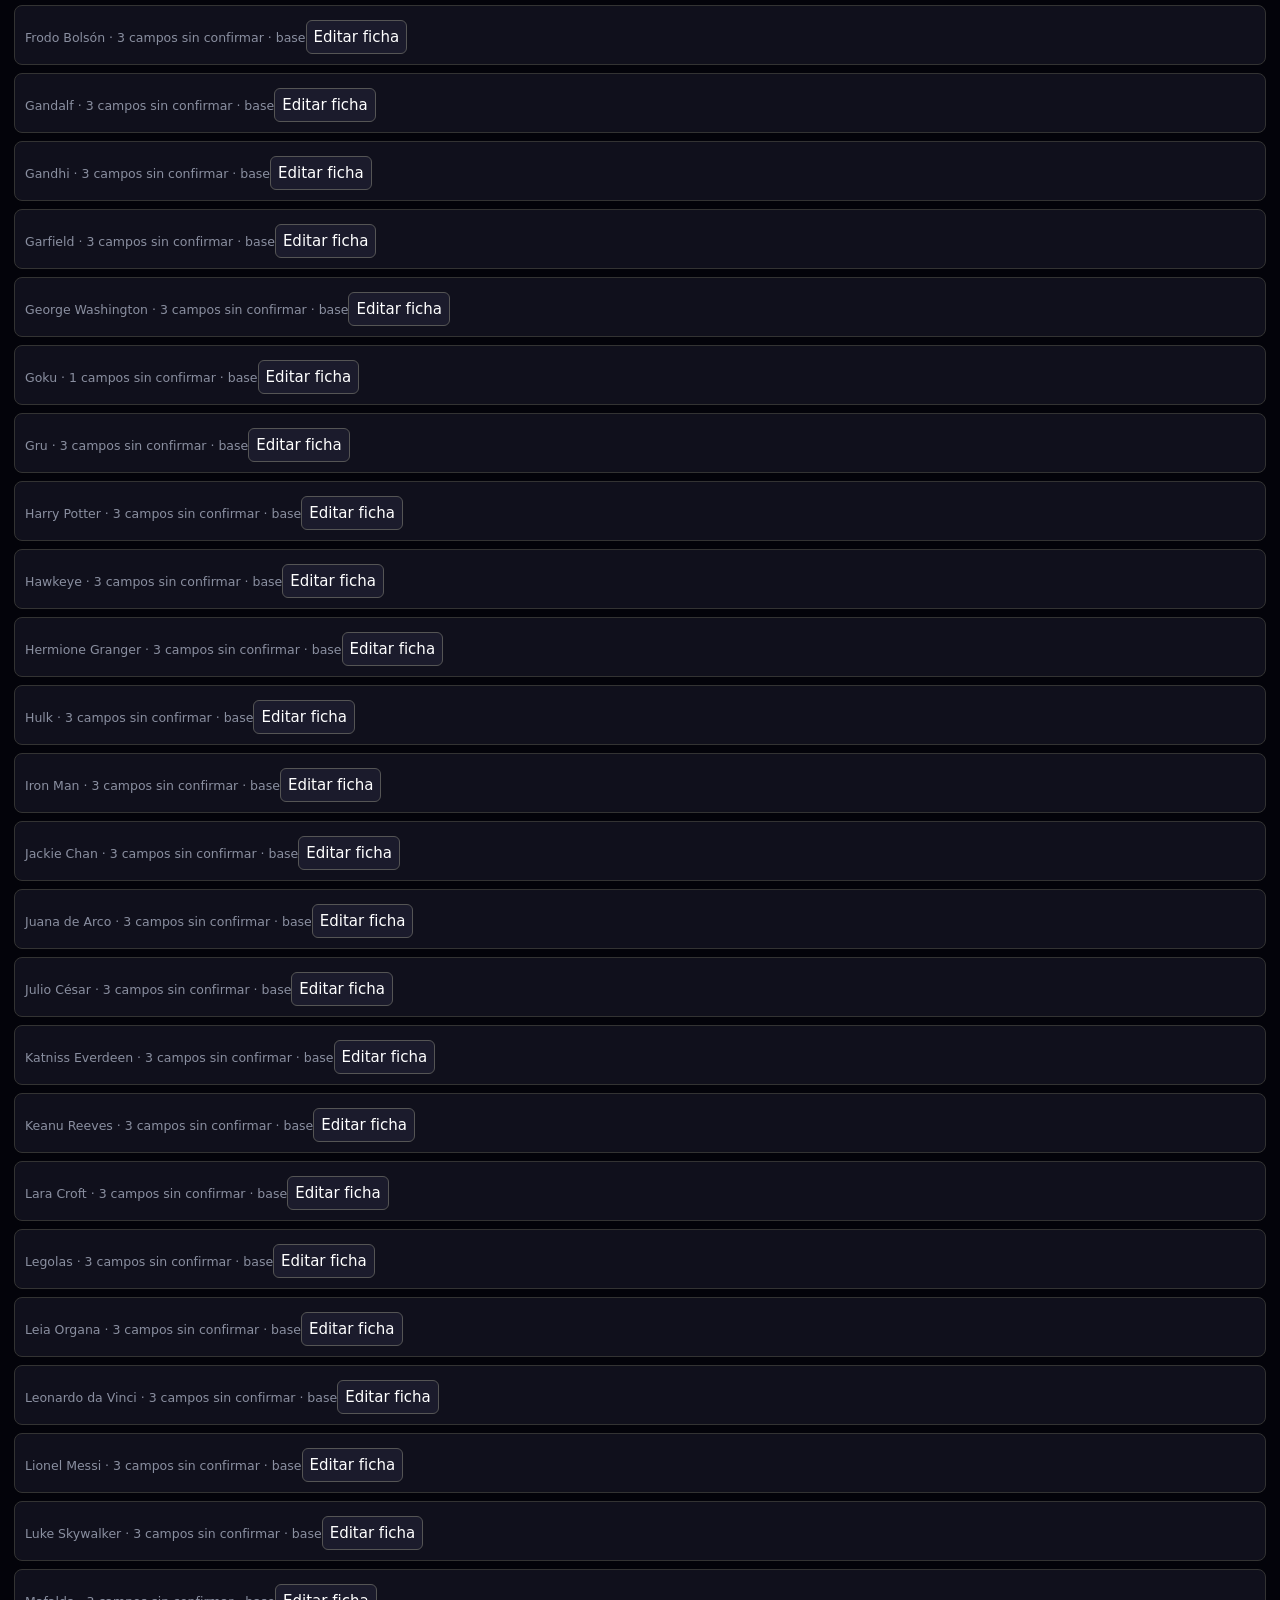
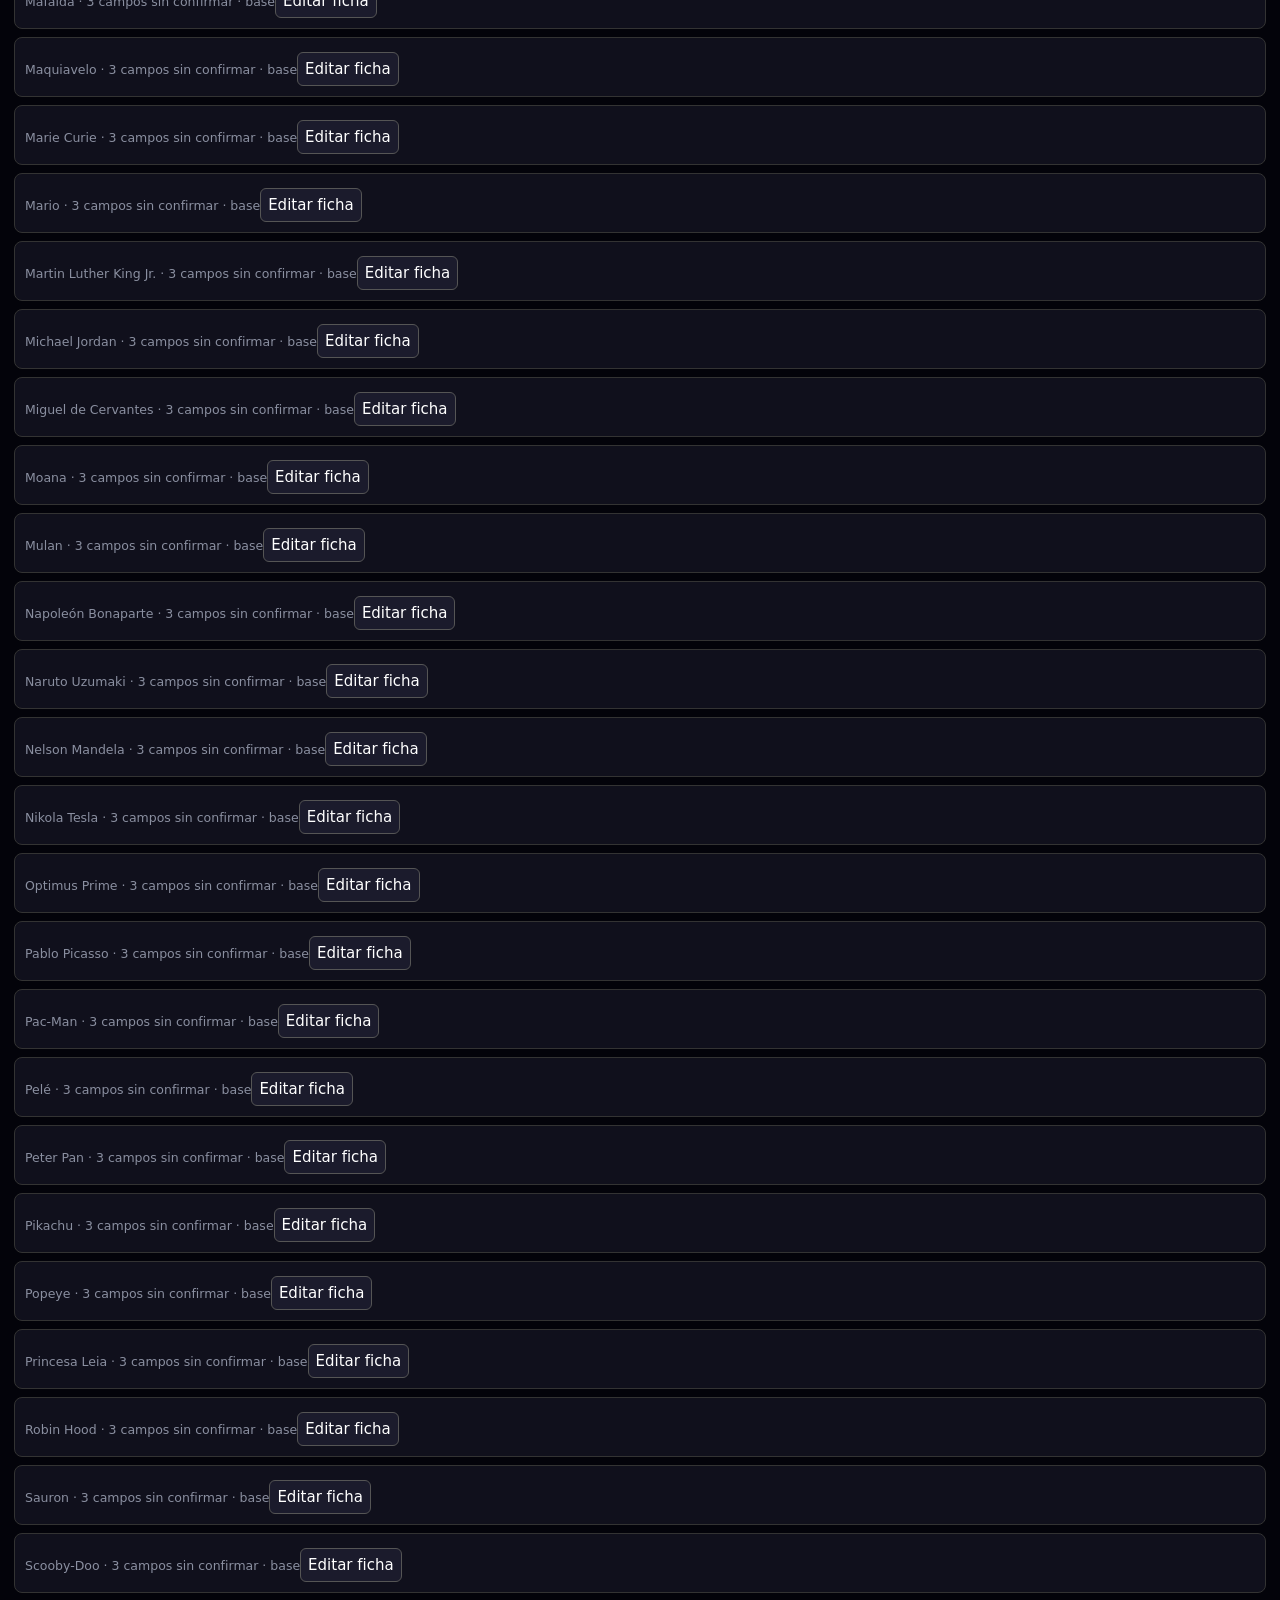
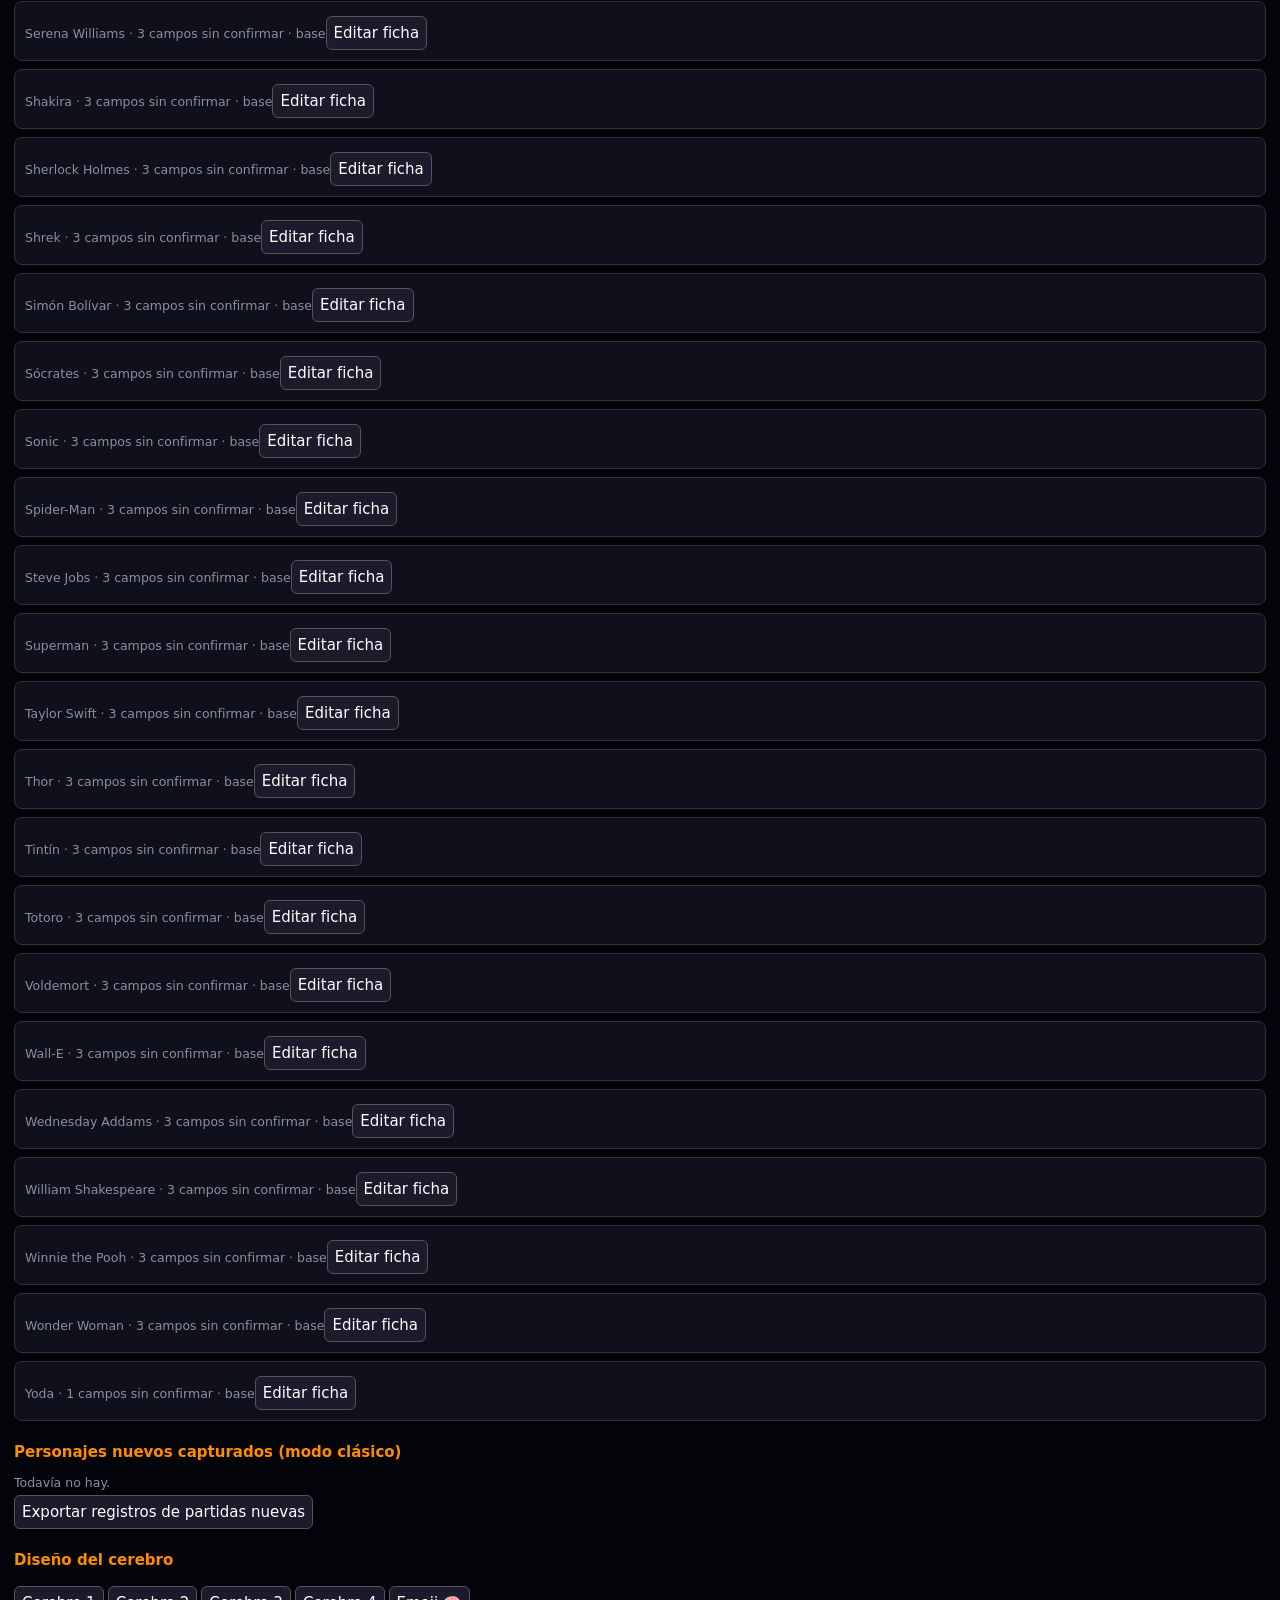
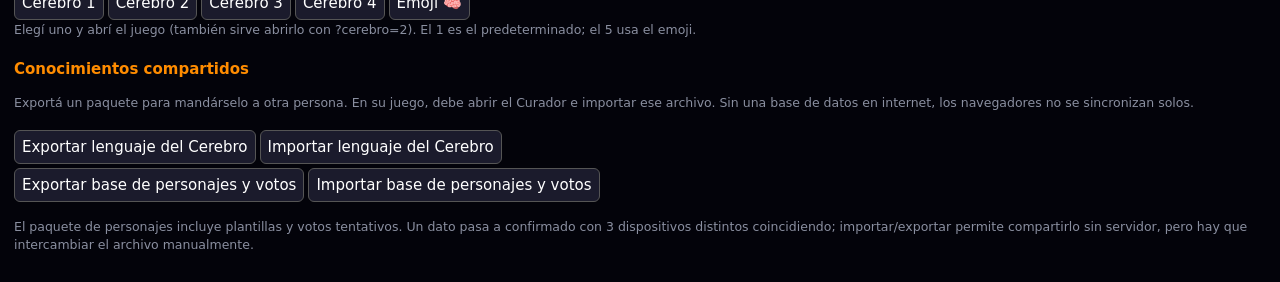
==== commit 7d5a56f0: "Add files via upload" ====
--- a/curador.html
+++ b/curador.html
@@ -4,10 +4,31 @@
 <h1>🧠 MIND · Curador</h1><small id="st"></small>
 <h2>Preguntas que MIND no entendió</h2><div id="fallos"></div>
 <h2>Lo que MIND ya aprendió</h2><div id="apr"></div>
-<h2>Personajes nuevos capturados (modo clásico)</h2><div id="nuevos"></div><button id="expN">Exportar personajes nuevos</button>
+<h2>Fichas de personajes nuevos</h2><p><small>Completá los datos confirmados. Si no sabés algo, dejalo en “No confirmado”. Una ficha queda disponible para nuevas partidas cuando tiene tipo, género y humanidad definidos.</small></p>
+<form id="profileForm" class="f">
+<label>Nombre <input id="pName" required maxlength="80" placeholder="Ej. Erling Haaland"></label><label>Alias (separados por coma) <input id="pAliases" placeholder="Haaland"></label><br>
+<label>Tipo <select id="pType" required><option value="">Elegir</option><option value="real">Real</option><option value="ficticio">Ficticio</option></select></label>
+<label>Género <select id="pGender" required><option value="">No confirmado</option><option value="hombre">Hombre</option><option value="mujer">Mujer</option><option value="otro">Otro</option></select></label><br>
+<label>Humano <select id="pHuman"><option value="">No confirmado</option><option value="true">Sí</option><option value="false">No</option></select></label>
+<label>Vivo <select id="pAlive"><option value="">No confirmado</option><option value="true">Sí</option><option value="false">No</option></select></label>
+<label>Famoso <select id="pFamous"><option value="">No confirmado</option><option value="true">Sí</option><option value="false">No</option></select></label><br>
+<label>Actividad / etiquetas (separadas por coma) <input id="pTags" placeholder="deportista, futbolista"></label><label>Nacionalidad (separadas por coma) <input id="pNationality" placeholder="noruego"></label><br>
+<label>Universo o franquicia <input id="pUniverse" placeholder="Real, Marvel, Dragon Ball..."></label>
+<label>Región <select id="pRegion"><option value="">No confirmada</option><option>europa</option><option>america</option><option>asia</option><option>africa</option><option>espacio</option><option>tierra media</option></select></label><br>
+<label>Descripción <input id="pDescription" maxlength="400" placeholder="Breve descripción"></label><br>
+<label>Poderoso <select id="pPowerful"><option value="">No confirmado</option><option value="true">Sí</option><option value="false">No</option></select></label>
+<label>Poderes <select id="pPowers"><option value="">No confirmado</option><option value="true">Sí</option><option value="false">No</option></select></label>
+<label>Magia <select id="pMagic"><option value="">No confirmada</option><option value="true">Sí</option><option value="false">No</option></select></label>
+<label>Combate <select id="pCombat"><option value="">No confirmado</option><option value="true">Sí</option><option value="false">No</option></select></label>
+<label>Hijos <select id="pChildren"><option value="">No confirmado</option><option value="true">Sí</option><option value="false">No</option></select></label>
+<label>Origen terrestre <select id="pTerrestrial"><option value="">No confirmado</option><option value="true">Sí</option><option value="false">No</option></select></label><br>
+<label>Medios (coma: pelicula, television, libro, comic, animacion) <input id="pMedia" placeholder="television, pelicula"></label><br>
+<button type="submit" class="ok">Guardar ficha</button><button type="button" id="pClear">Limpiar</button>
+</form><input id="profileSearch" placeholder="Buscar entre los personajes por nombre"><div id="profiles"></div>
+<h2>Personajes nuevos capturados (modo clásico)</h2><div id="nuevos"></div><button id="expN">Exportar registros de partidas nuevas</button>
 <h2>Diseño del cerebro</h2><div id="cer"></div><small>Elegí uno y abrí el juego (también sirve abrirlo con ?cerebro=2). El 1 es el predeterminado; el 5 usa el emoji.</small>
-<h2>Conocimientos compartidos</h2><p><small>Exportá un paquete para mandárselo a otra persona. En su juego, debe abrir el Curador e importar ese archivo. Sin una base de datos en internet, los navegadores no se sincronizan solos.</small></p><button id="exp">Exportar conocimientos</button><button id="imp">Importar conocimientos</button><input id="file" type="file" accept=".json" hidden>
-<script src="motor_logico.js"></script><script src="cerebro.js"></script><script>
+<h2>Conocimientos compartidos</h2><p><small>Exportá un paquete para mandárselo a otra persona. En su juego, debe abrir el Curador e importar ese archivo. Sin una base de datos en internet, los navegadores no se sincronizan solos.</small></p><button id="exp">Exportar lenguaje del Cerebro</button><button id="imp">Importar lenguaje del Cerebro</button><input id="file" type="file" accept=".json" hidden><br><button id="expK">Exportar base de personajes y votos</button><button id="impK">Importar base de personajes y votos</button><input id="fileK" type="file" accept=".json" hidden><p><small>El paquete de personajes incluye plantillas y votos tentativos. Un dato pasa a confirmado con 3 dispositivos distintos coincidiendo; importar/exportar permite compartirlo sin servidor, pero hay que intercambiar el archivo manualmente.</small></p>
+<script src="personajes.js"></script><script src="motor_logico.js"></script><script src="conocimiento.js"></script><script src="cerebro.js"></script><script>
 const C=MindLogic.CONCEPTOS_PERMITIDOS.slice().sort(),$=id=>document.getElementById(id);
 function draw(){const f=Cerebro.fallos(),a=Cerebro.aprendido();$('st').textContent=Object.keys(a).length+' frases aprendidas · '+f.length+' pendientes';
 $('fallos').innerHTML=f.length?'':'<small>Nada pendiente.</small>';
@@ -18,8 +39,14 @@
 $('apr').innerHTML='';Object.entries(a).forEach(([k,v])=>{const d=document.createElement('div');d.className='f';d.textContent=k+' → '+v.c+(v.auto?' (auto)':'')+'  ';const b=document.createElement('button');b.textContent='Olvidar';b.className='no';b.onclick=()=>{Cerebro.olvidar(k);draw()};d.append(b);$('apr').append(d)})}
 $('exp').onclick=()=>{const u=URL.createObjectURL(new Blob([Cerebro.exportar()],{type:'application/json'})),l=document.createElement('a');l.href=u;l.download='mind_conocimientos_compartidos.json';l.click()};
 $('imp').onclick=()=>$('file').click();$('file').onchange=async e=>{try{alert(Cerebro.importar(await e.target.files[0].text())+' frases incorporadas. El conocimiento quedó guardado en este navegador.');draw()}catch(x){alert('Archivo inválido')}};
+$('expK').onclick=()=>{const u=URL.createObjectURL(new Blob([MindKnowledge.exportar()],{type:'application/json'})),a=document.createElement('a');a.href=u;a.download='mind_base_personajes_y_votos.json';a.click()};$('impK').onclick=()=>$('fileK').click();$('fileK').onchange=async e=>{try{alert(MindKnowledge.importar(await e.target.files[0].text())+' grupos de datos importados.');}catch(x){alert('Archivo de personajes inválido')}};
 function drawN(){let l=[];try{l=JSON.parse(localStorage.getItem('mind_personajes_nuevos')||'[]')}catch(e){}
 $('nuevos').innerHTML=l.length?'':'<small>Todavía no hay.</small>';l.forEach(x=>{const d=document.createElement('div');d.className='f';d.textContent=x.nombre+'  ('+(x.respuestas||[]).length+' respuestas guardadas)';$('nuevos').append(d)})}
 $('expN').onclick=()=>{const u=URL.createObjectURL(new Blob([localStorage.getItem('mind_personajes_nuevos')||'[]'],{type:'application/json'})),a=document.createElement('a');a.href=u;a.download='personajes_nuevos.json';a.click()};
 [1,2,3,4,5].forEach(n=>{const b=document.createElement('button');b.textContent=n==5?'Emoji 🧠':'Cerebro '+n;b.onclick=()=>{try{localStorage.setItem('mind_cerebro_v2',String(n))}catch(e){}alert('Elegido el cerebro '+n+'. Abrí el juego de nuevo.')};$('cer').append(b)});
-Cerebro.intentar('',null).then(()=>{draw();drawN()});</script></body></html>
+function valSelect(id){const v=$(id).value;return v===''?null:v==='true'?true:v==='false'?false:v}
+function renderProfiles(){const local=MindKnowledge.listarPlantillas(),base=Array.isArray(PERSONAJES)?PERSONAJES:[],map=new Map();base.forEach(p=>map.set(MindLogic.normalizar(p.nombre),{...p,canonico:true}));local.forEach(p=>{const k=MindLogic.normalizar(p.nombre),prior=map.get(k)||{};map.set(k,{...prior,...p,canonico:!!prior.canonico})});$('profiles').innerHTML='';const filter=($('profileSearch')?.value||'').trim().toLowerCase();[...map.values()].filter(p=>!filter||p.nombre.toLowerCase().includes(filter)).sort((a,b)=>a.nombre.localeCompare(b.nombre)).forEach(p=>{const missing=['tipo','genero','humano','vivo','poderes','magia','combate','hijos','origen_terrestre','universo','region'].filter(k=>p[k]===null||p[k]===undefined||p[k]==='').length;const d=document.createElement('div');d.className='f';const st=document.createElement('small');st.textContent=p.nombre+' · '+(p.datosPendientes?'pendiente de completar':missing+' campos sin confirmar')+(p.canonico?' · base':' · añadido');const b=document.createElement('button');b.textContent='Editar ficha';b.onclick=()=>loadProfile(p);d.append(st,b);$('profiles').append(d)})}
+function loadProfile(p){window._mindEditingProfile=p;if(p.region&&!Array.from($('pRegion').options).some(o=>o.value===p.region)){const op=document.createElement('option');op.value=p.region;op.textContent=p.region;$('pRegion').append(op)}$('pName').value=p.nombre||'';$('pAliases').value=(p.alias||[]).join(', ');$('pType').value=p.tipo||'';$('pGender').value=p.genero||'';$('pHuman').value=p.humano===true?'true':p.humano===false?'false':'';$('pAlive').value=p.vivo===true?'true':p.vivo===false?'false':'';$('pFamous').value=p.famoso===true?'true':p.famoso===false?'false':'';$('pTags').value=(p.etiquetas||[]).join(', ');$('pNationality').value=(p.nacionalidades||[]).join(', ');$('pUniverse').value=p.universo||'';$('pRegion').value=p.region||'';$('pDescription').value=p.descripcion||'';$('pPowerful').value=p.poderoso===true?'true':p.poderoso===false?'false':'';$('pPowers').value=p.poderes===true?'true':p.poderes===false?'false':'';$('pMagic').value=p.magia===true?'true':p.magia===false?'false':'';$('pCombat').value=p.combate===true?'true':p.combate===false?'false':'';$('pChildren').value=p.hijos===true?'true':p.hijos===false?'false':'';$('pTerrestrial').value=p.origen_terrestre===true?'true':p.origen_terrestre===false?'false':'';$('pMedia').value=(p.medios||[]).join(', ');window.scrollTo({top:0,behavior:'smooth'})}
+$('profileForm').onsubmit=e=>{e.preventDefault();const nombre=$('pName').value.trim(),tipo=$('pType').value,genero=$('pGender').value,humano=valSelect('pHuman');if(!nombre||!tipo||!genero||humano===null){alert('Para habilitar una ficha hacen falta nombre, tipo, género y humanidad confirmados.');return}const base=(Array.isArray(PERSONAJES)?PERSONAJES.find(x=>MindLogic.normalizar(x.nombre)===MindLogic.normalizar(nombre)):null)||window._mindEditingProfile||{};const tags=$('pTags').value.split(',').map(x=>x.trim().toLowerCase().replace(/\s+/g,'_')).filter(Boolean);const media=$('pMedia').value.split(',').map(x=>x.trim().toLowerCase().replace(/\s+/g,'_')).filter(Boolean);const nationals=$('pNationality').value.split(',').map(x=>x.trim().toLowerCase().replace(/\s+/g,'_')).filter(Boolean);const aliases=$('pAliases').value.split(',').map(x=>x.trim()).filter(Boolean);const p={...base,nombre,alias:aliases,descripcion:$('pDescription').value.trim(),tipo,genero,humano,vivo:valSelect('pAlive'),famoso:valSelect('pFamous'),region:$('pRegion').value||null,nacionalidades:nationals,idiomas:base.idiomas||[],etiquetas:tags,medios:media,universo:$('pUniverse').value.trim()|| (tipo==='real'?'real':null),poderoso:valSelect('pPowerful'),poderes:valSelect('pPowers'),magia:valSelect('pMagic'),combate:valSelect('pCombat'),hijos:valSelect('pChildren'),origen_terrestre:valSelect('pTerrestrial'),plantillaVersion:1,datosPendientes:false};MindKnowledge.plantilla(nombre,p);window._mindEditingProfile=p;renderProfiles();alert('Ficha guardada. Los datos confirmados se usarán al recargar el juego.');};
+$('pClear').onclick=()=>{$('profileForm').reset();window._mindEditingProfile=null};$('profileSearch').oninput=renderProfiles;
+Cerebro.intentar('',null).then(()=>{draw();drawN();renderProfiles()});</script></body></html>
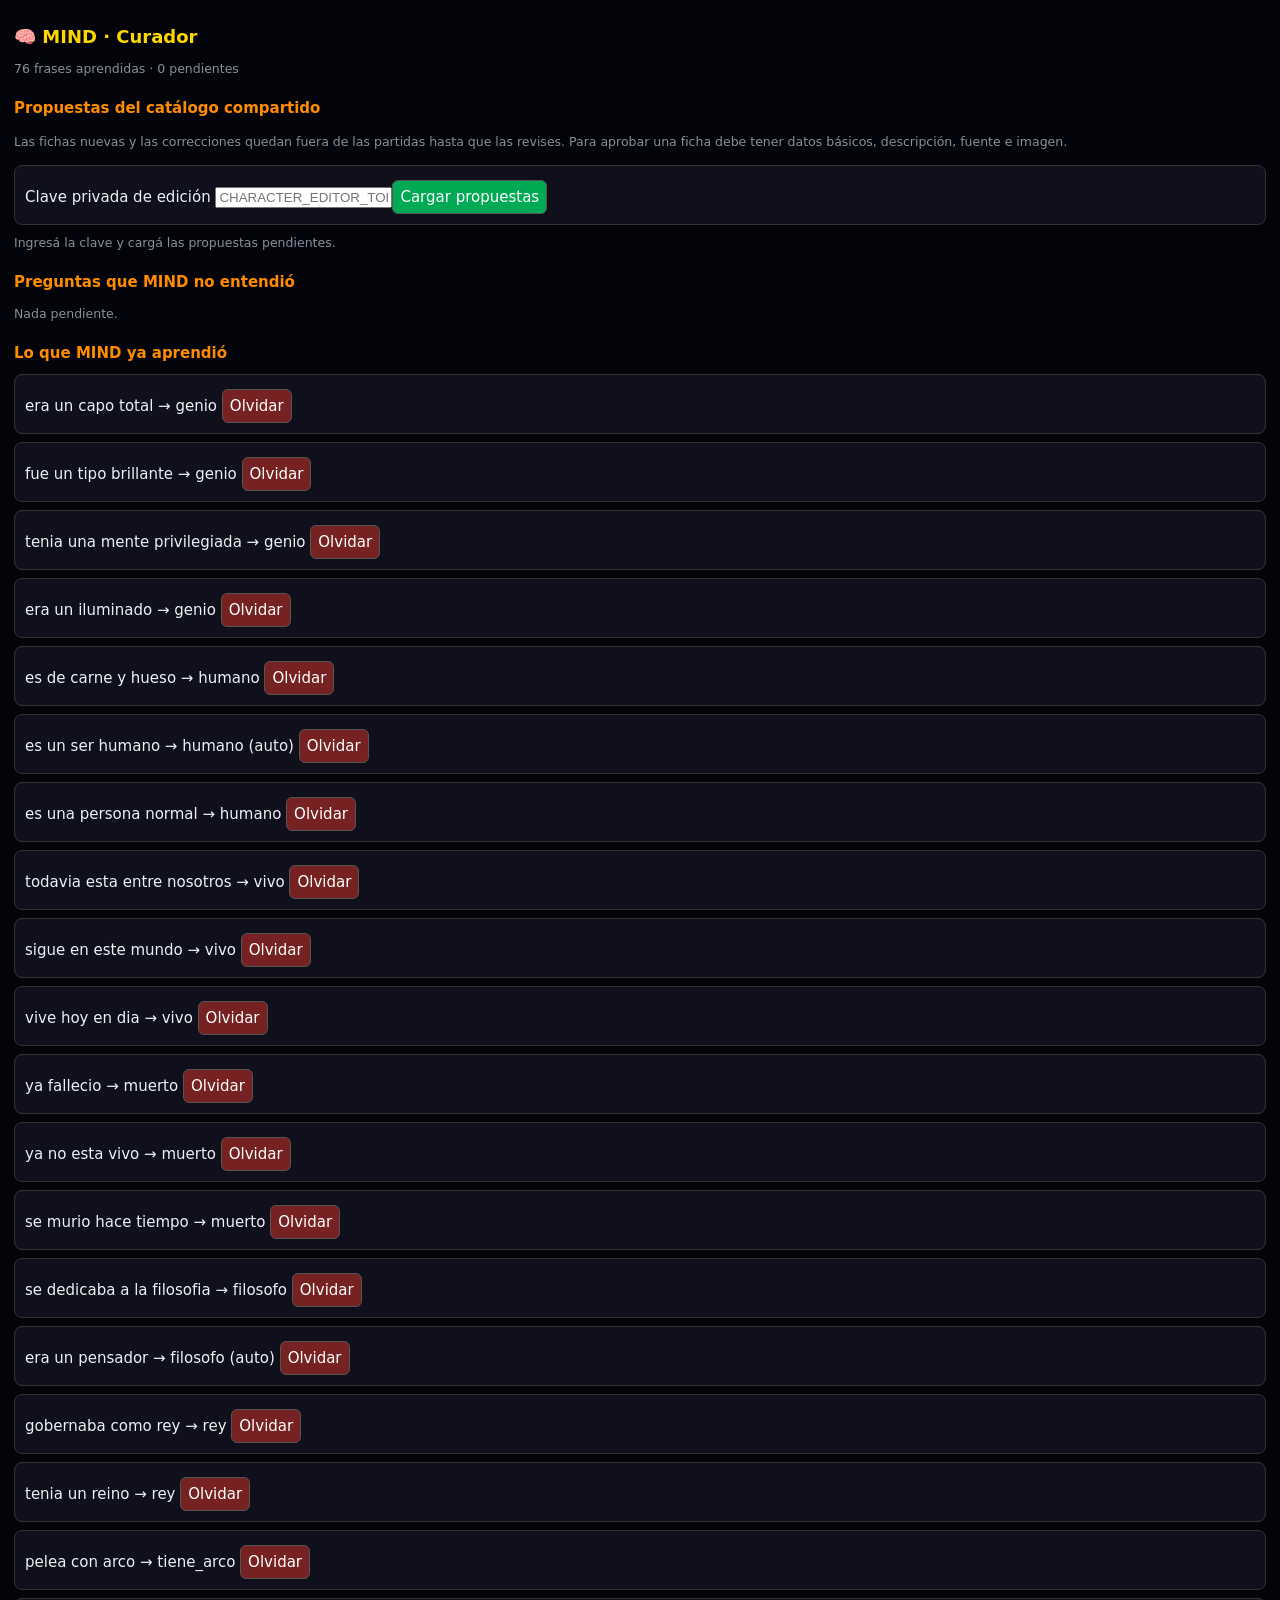
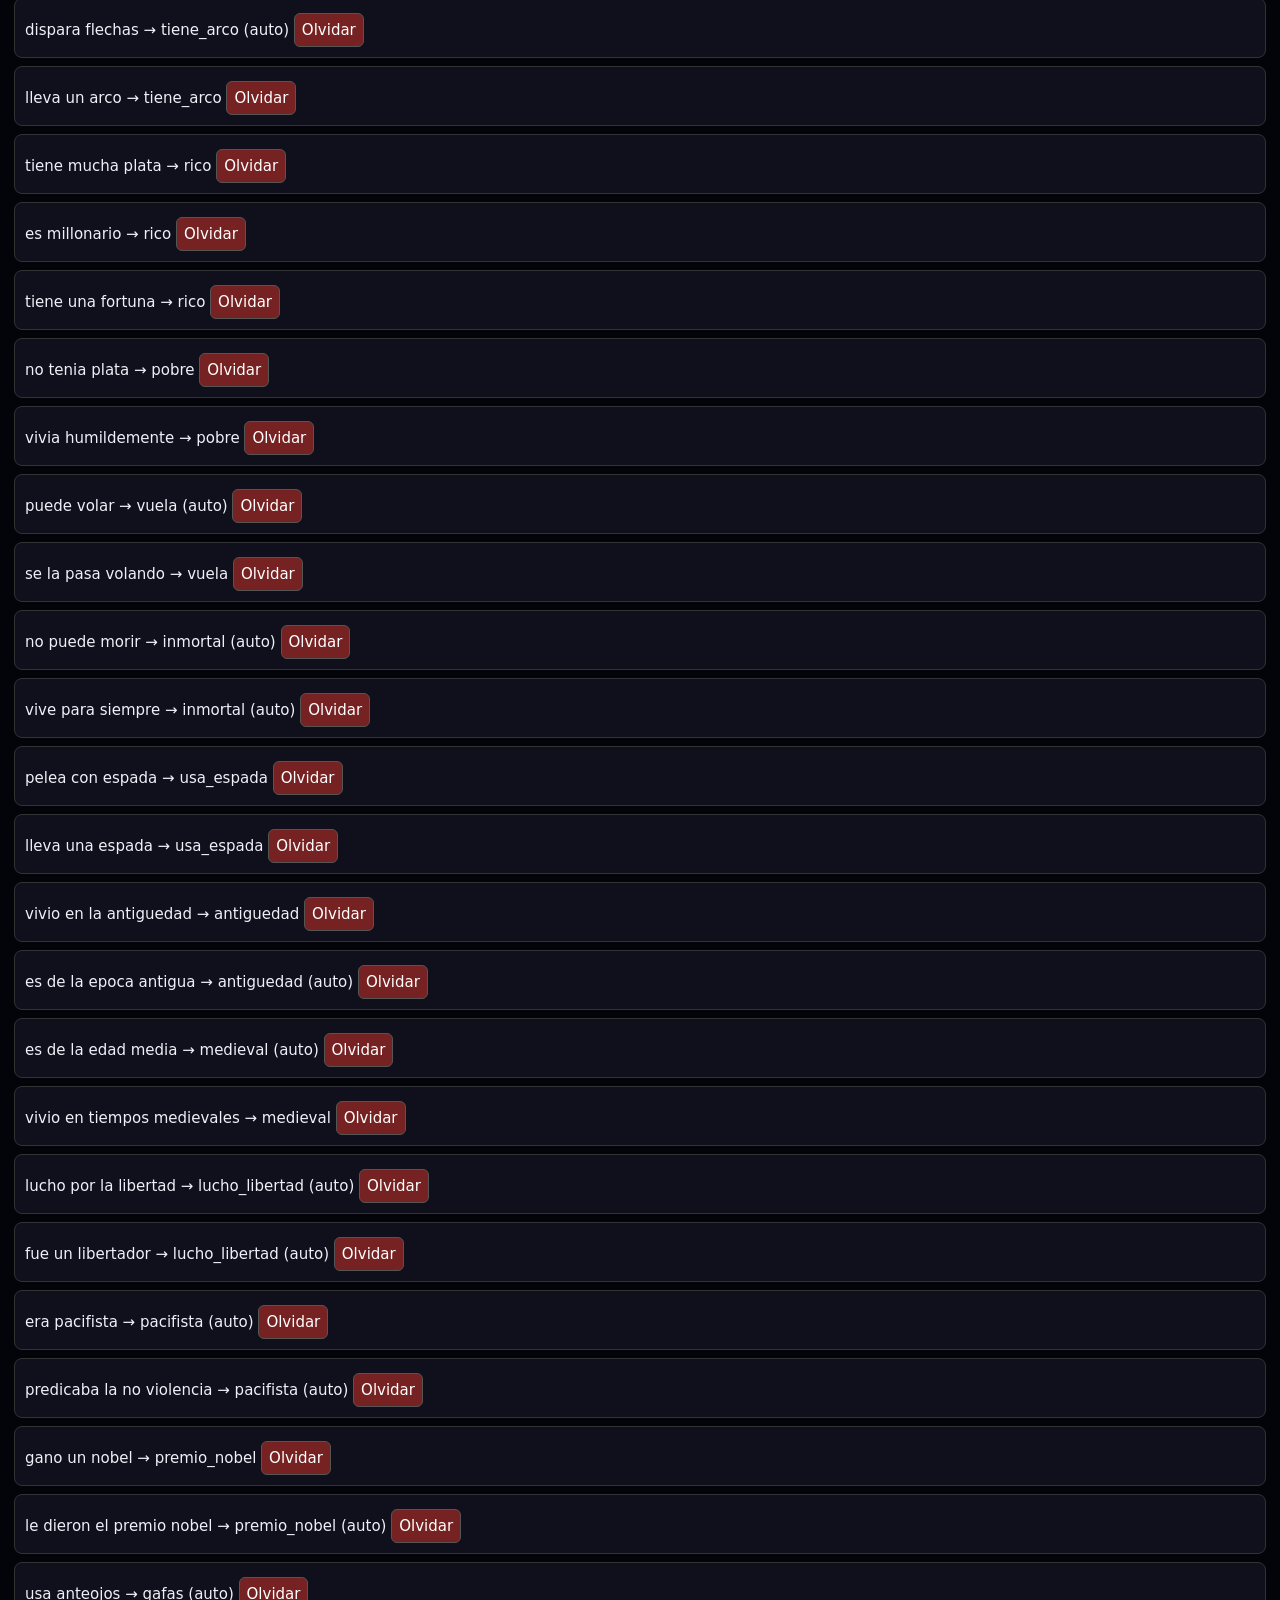
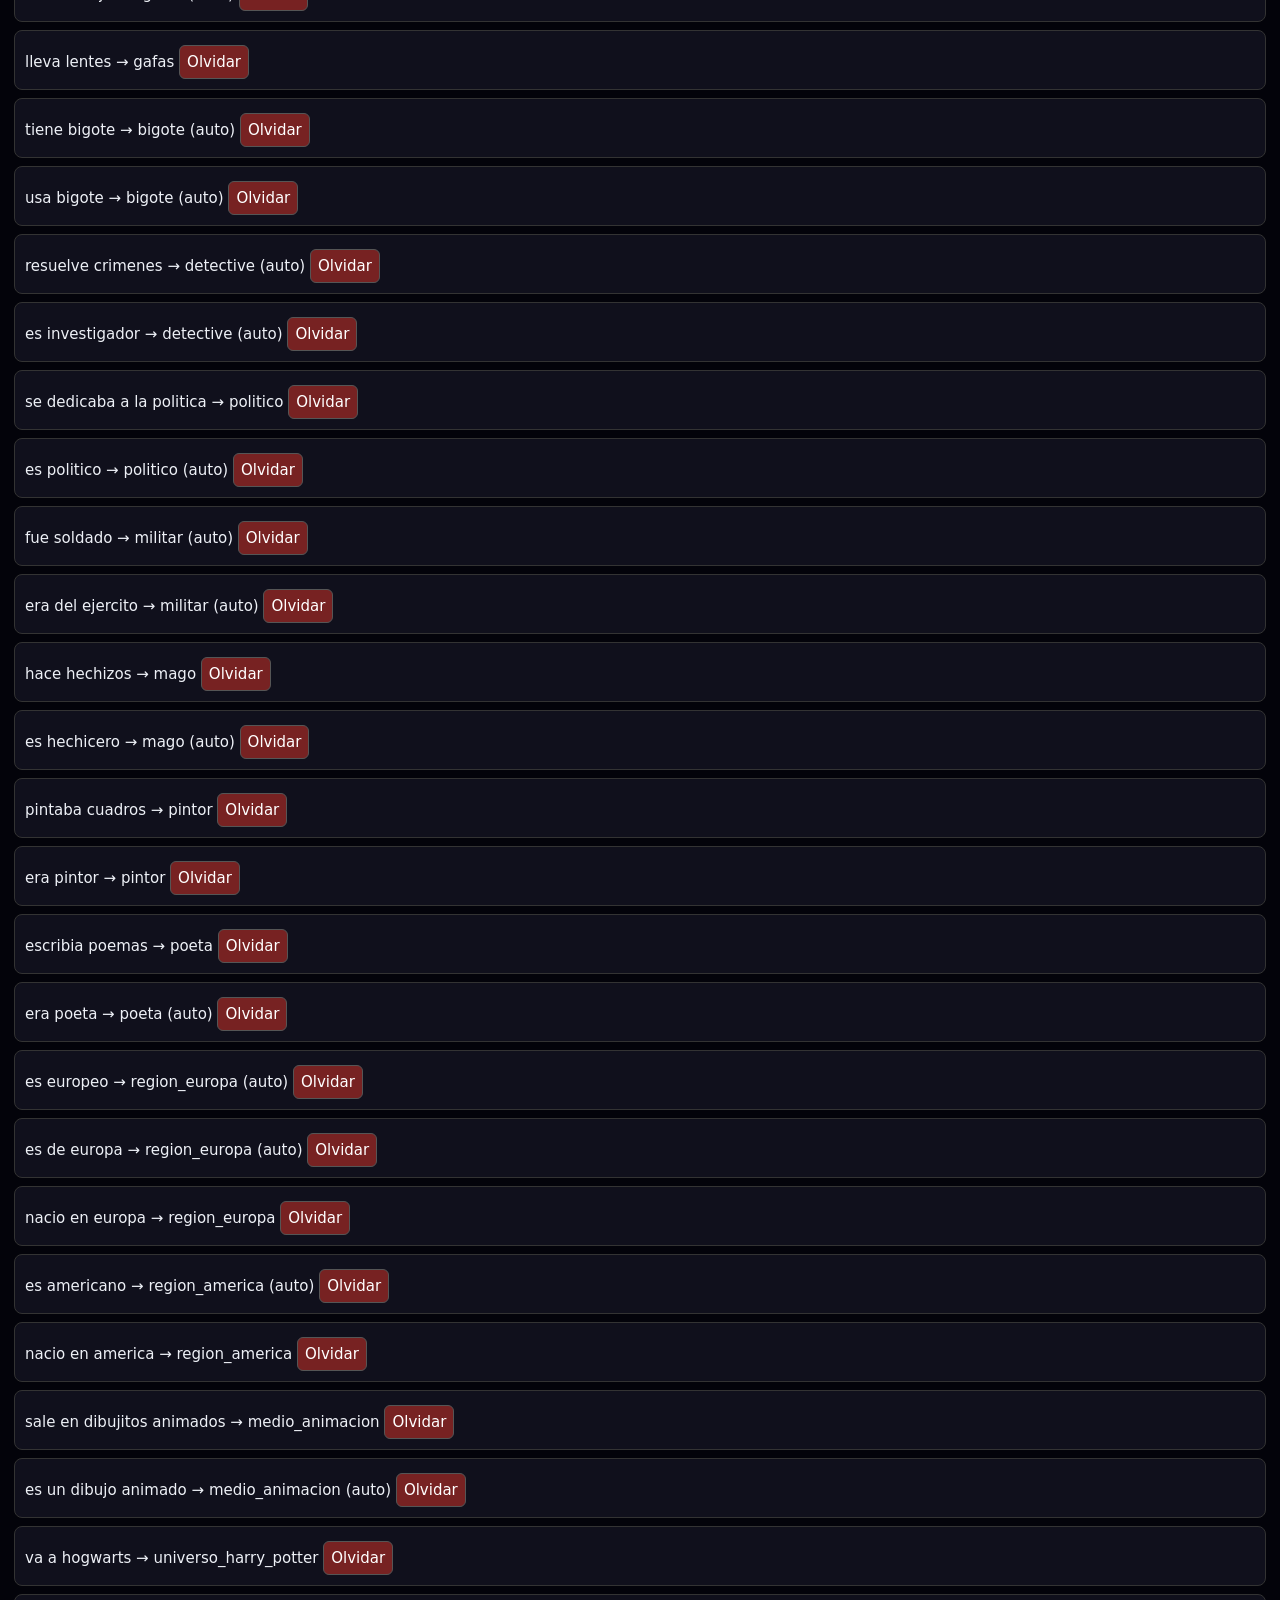
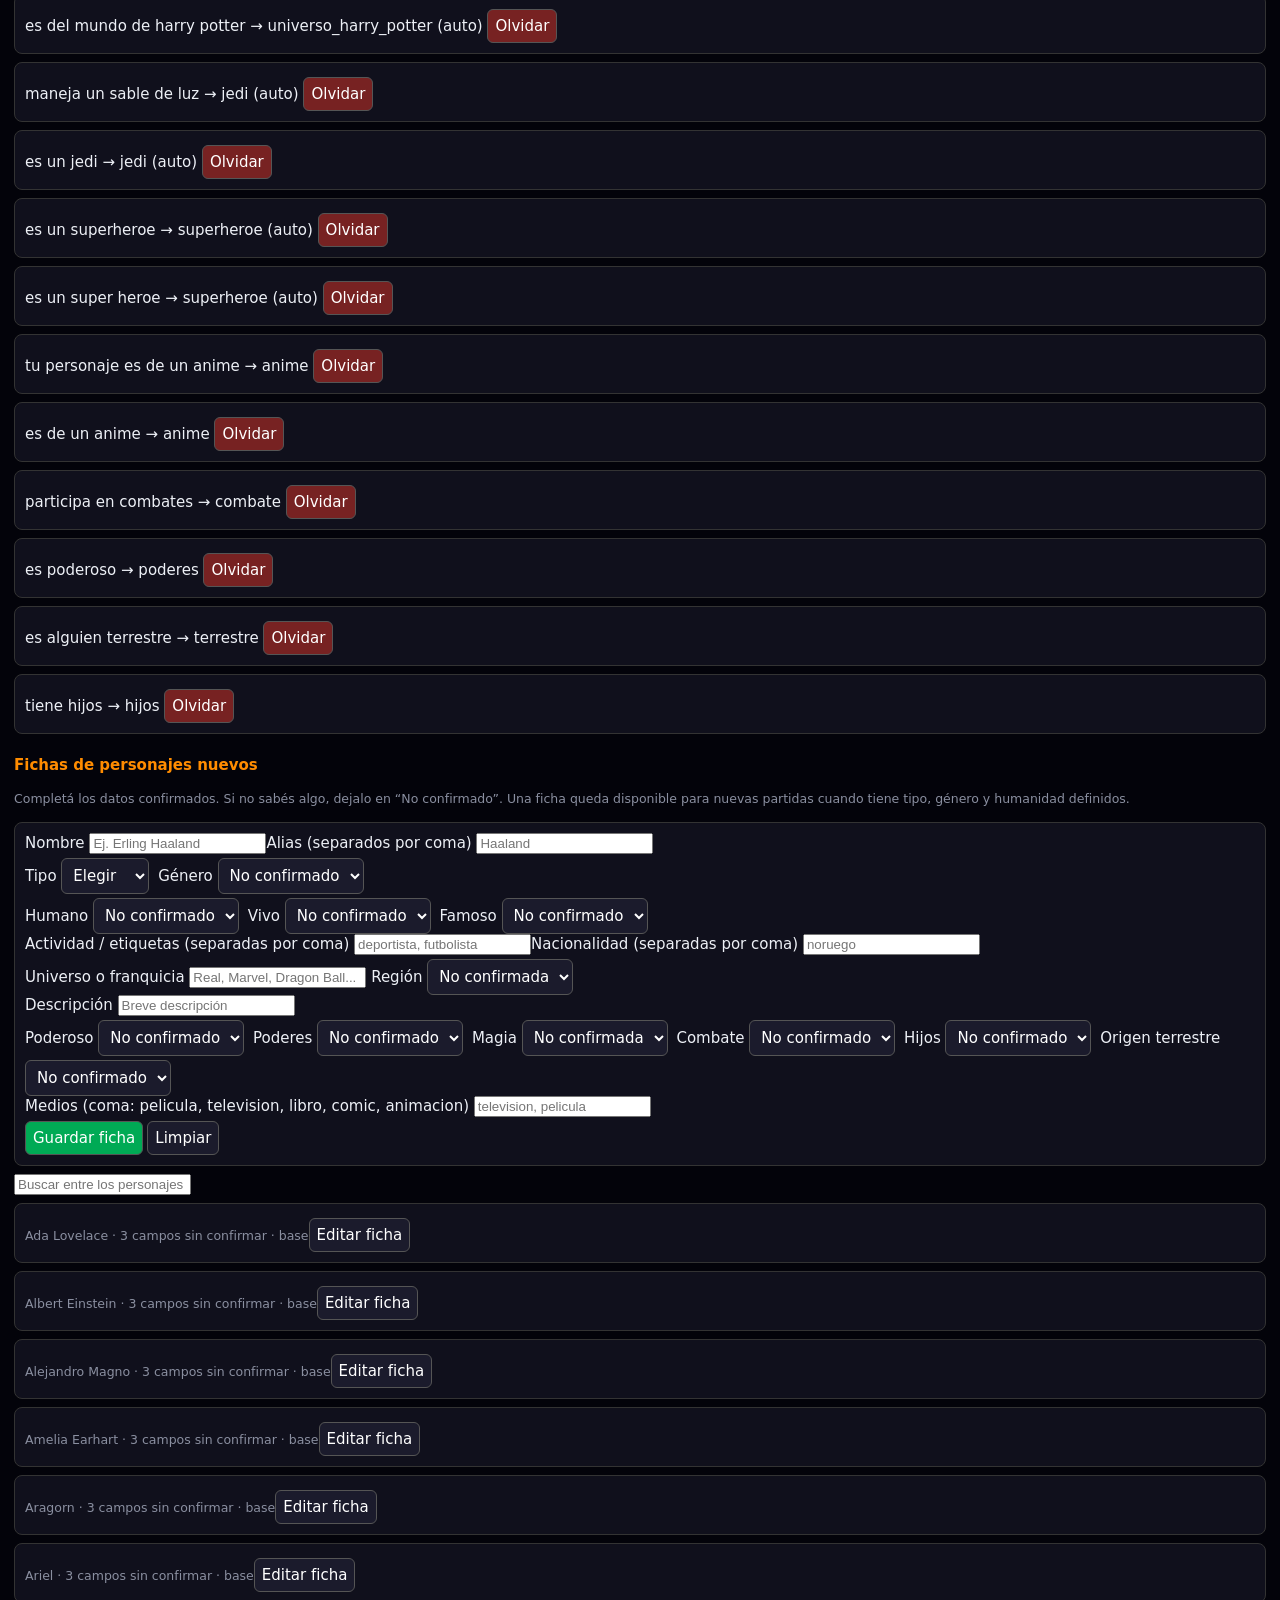
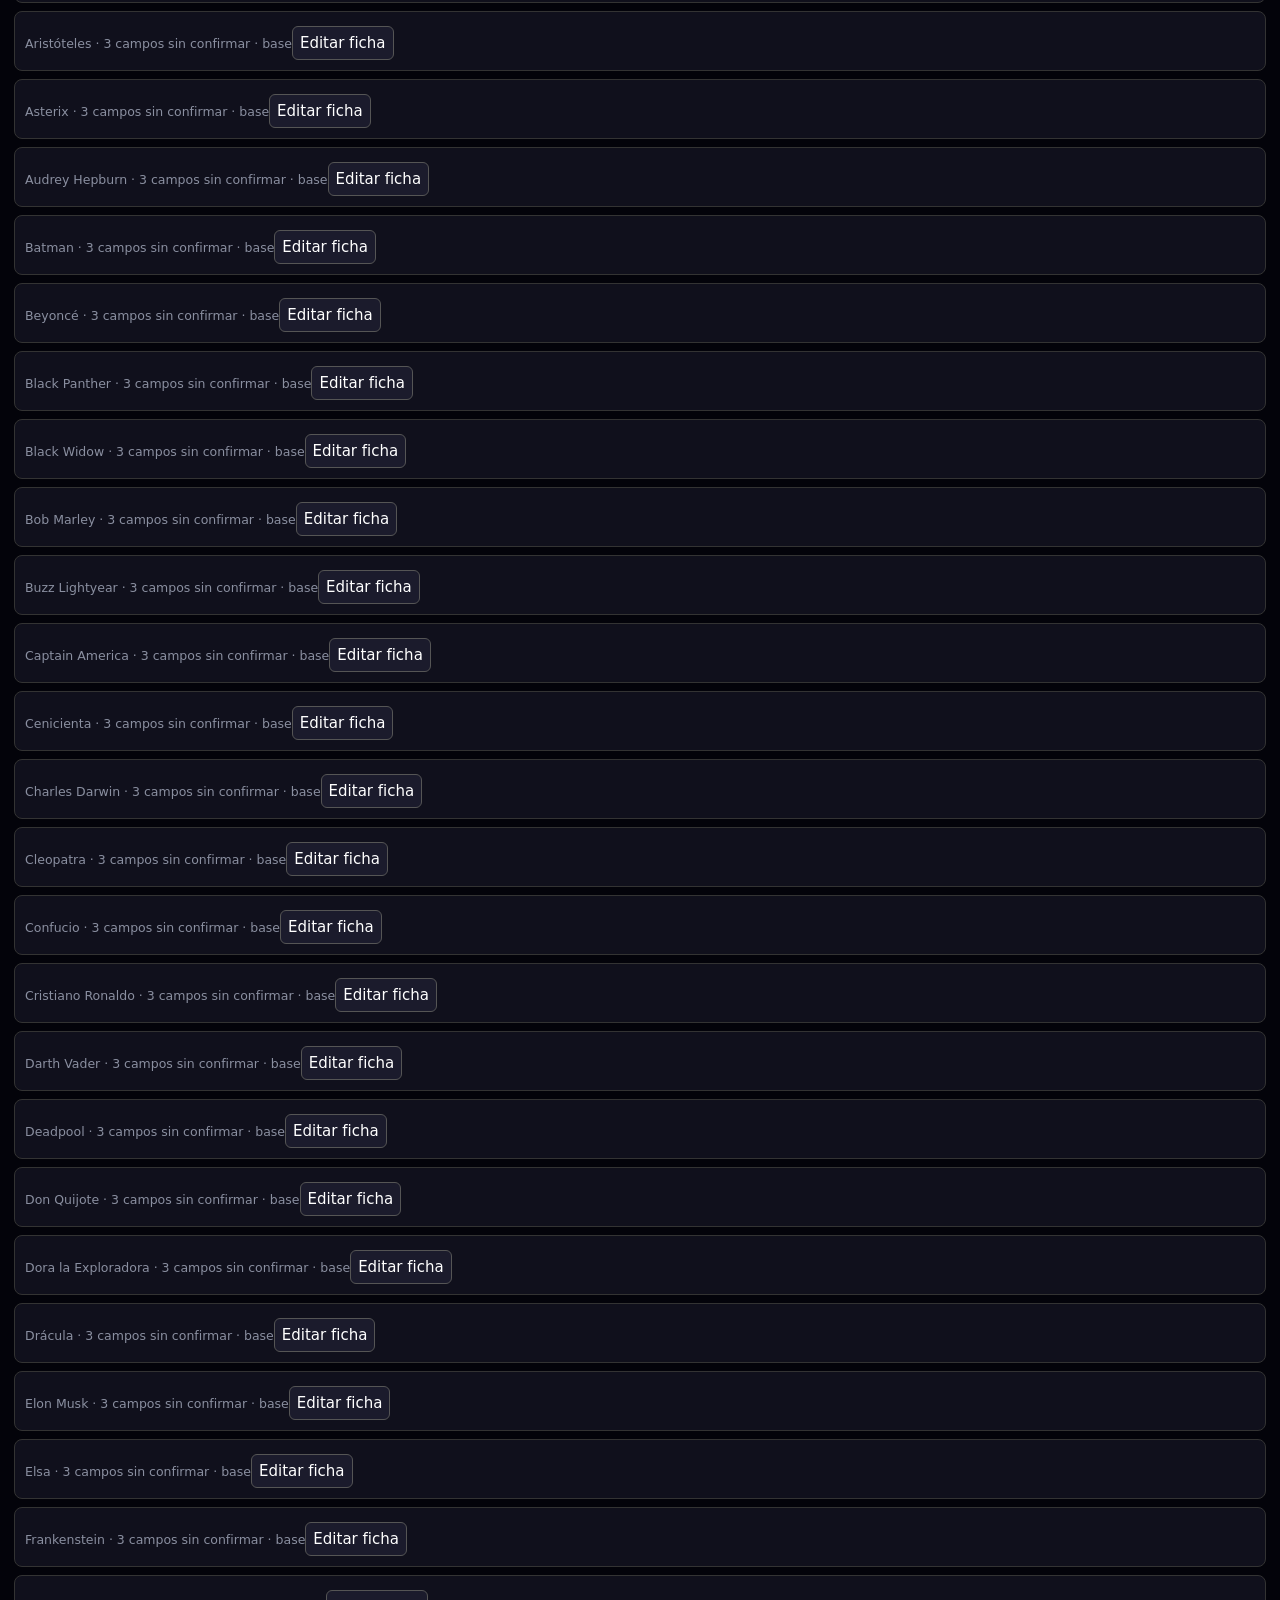
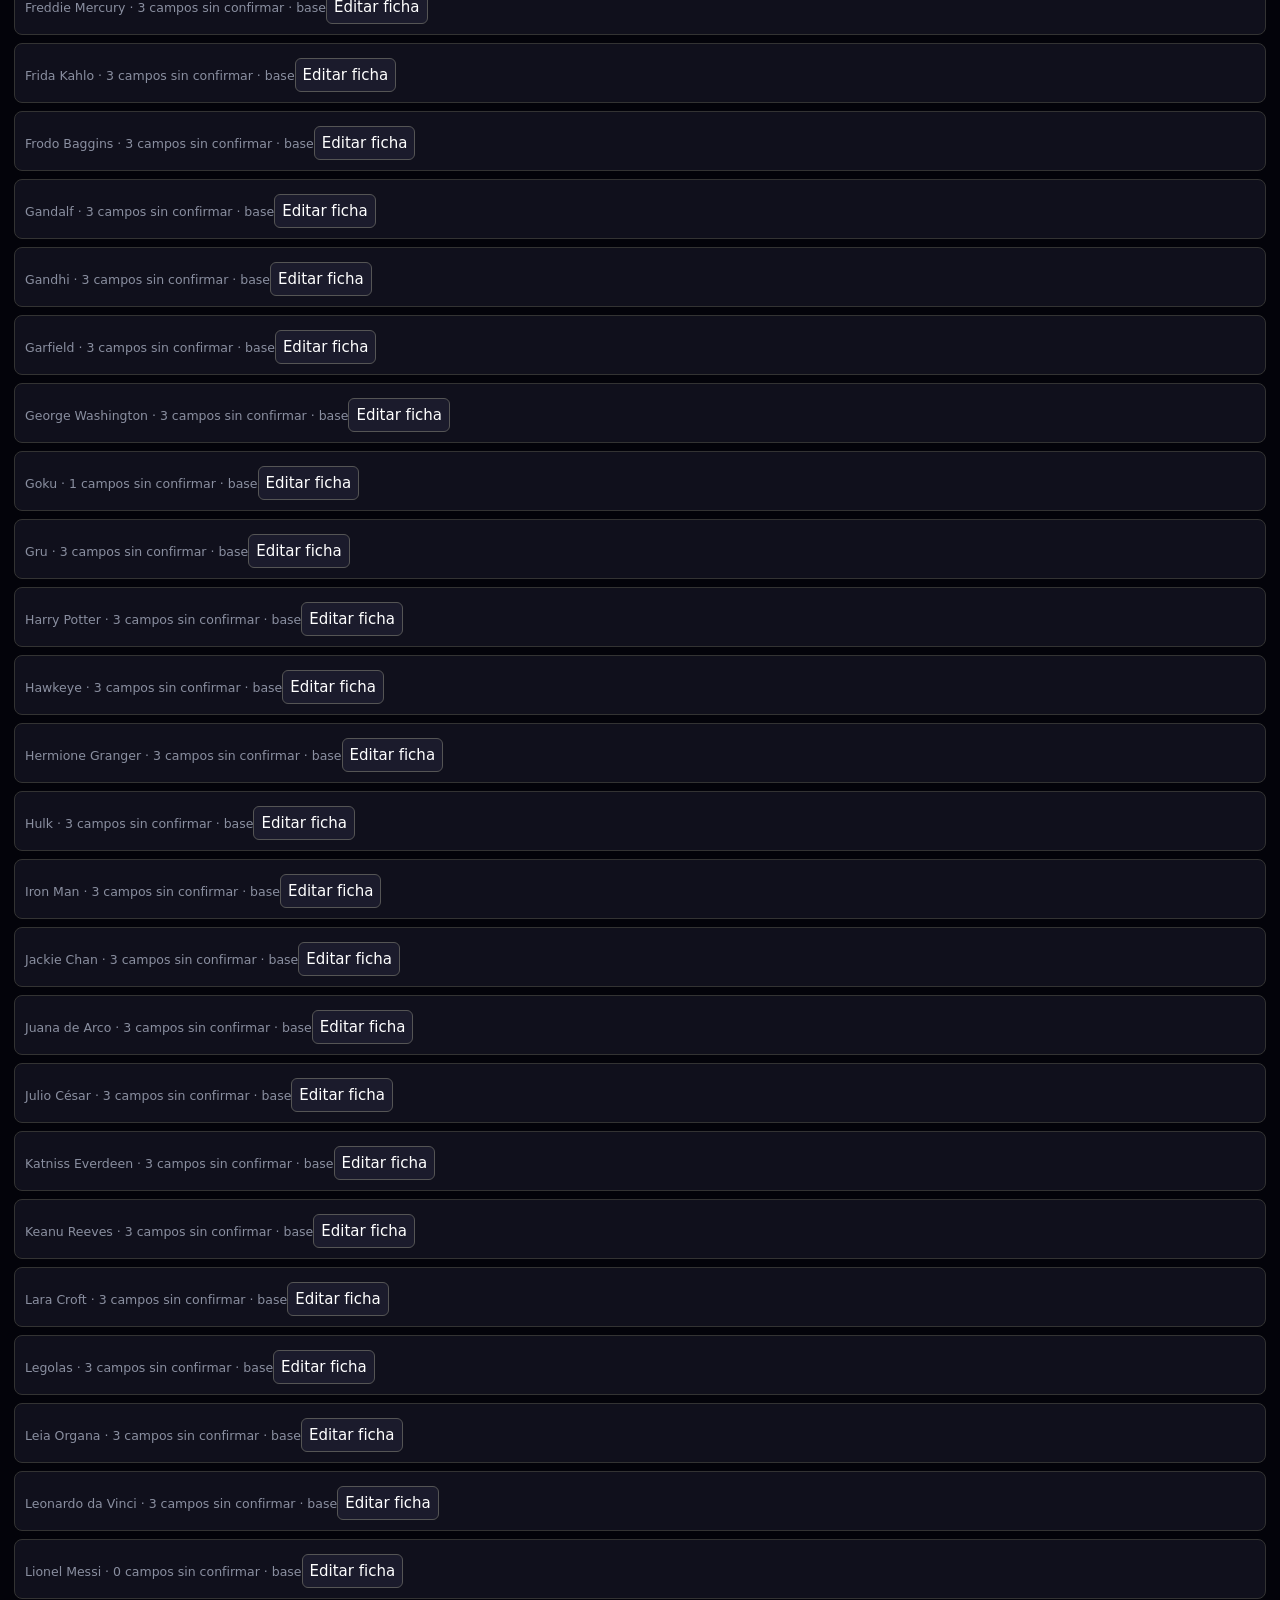
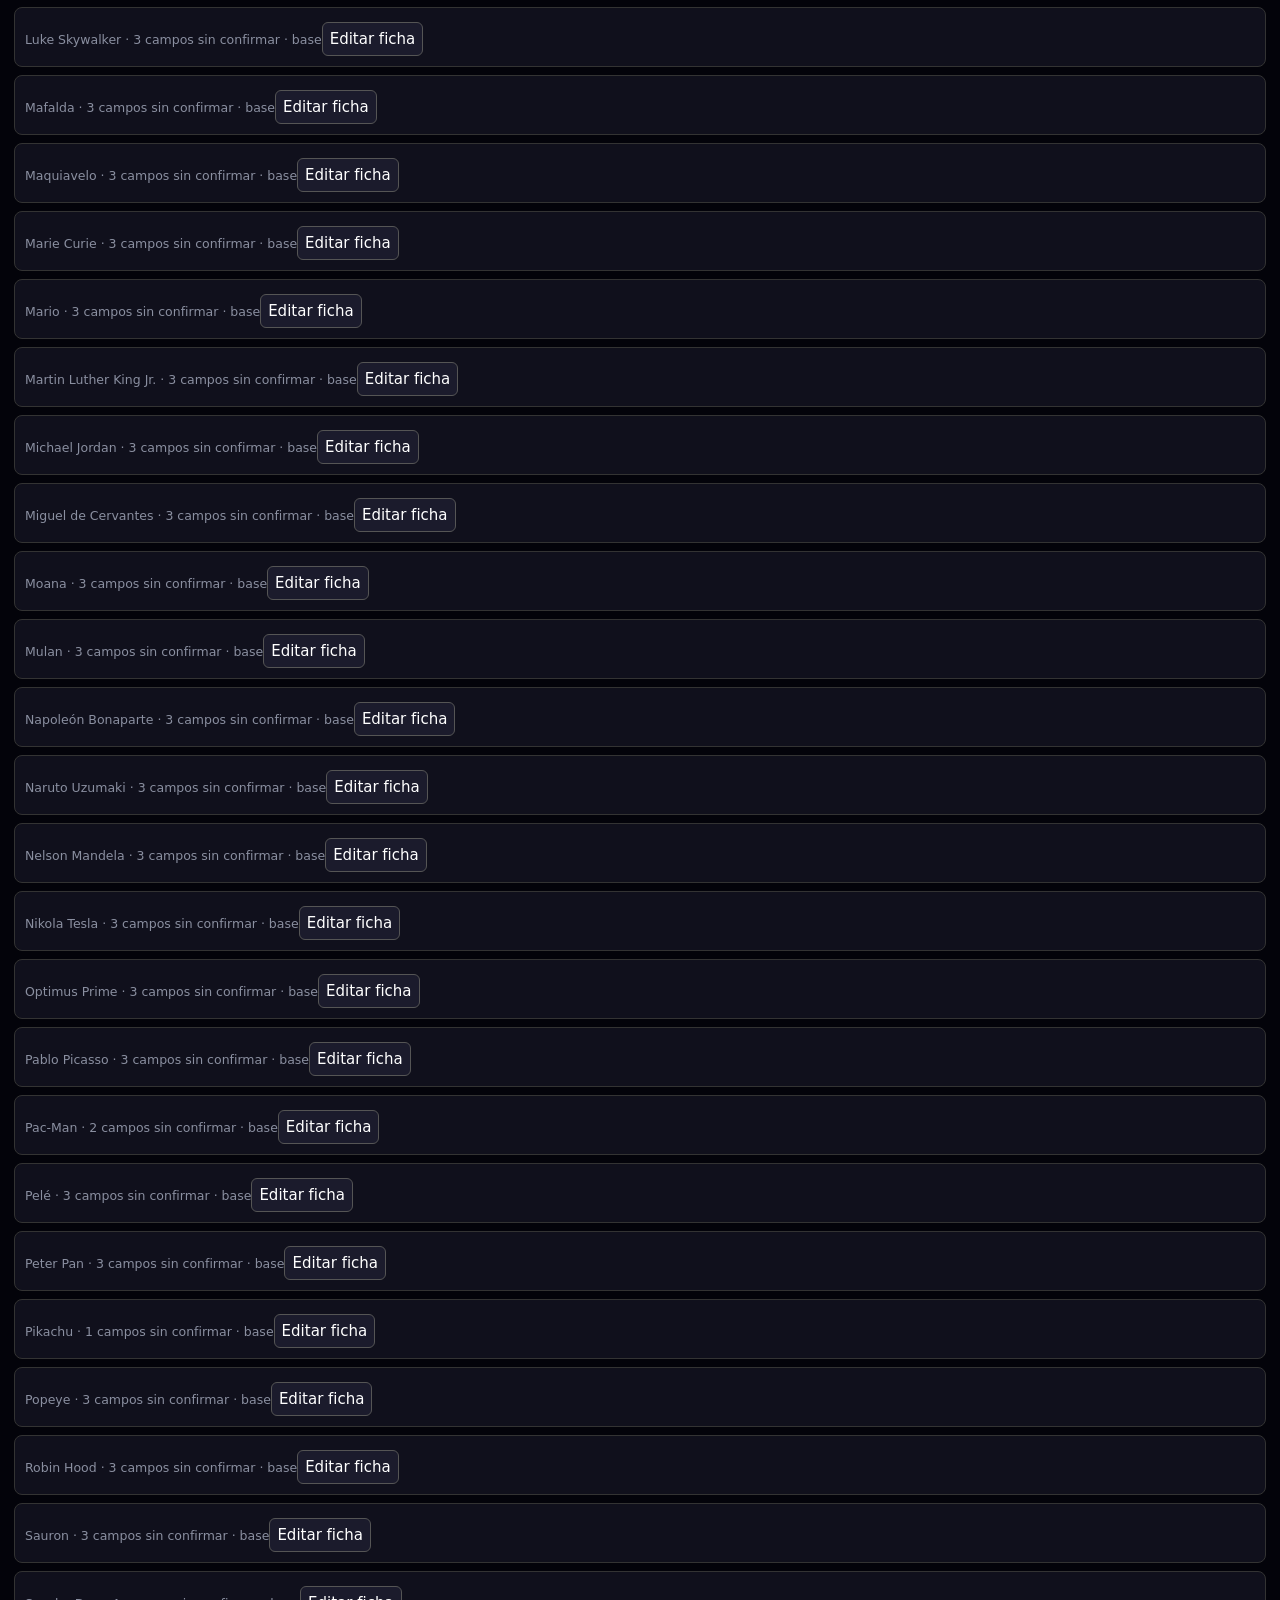
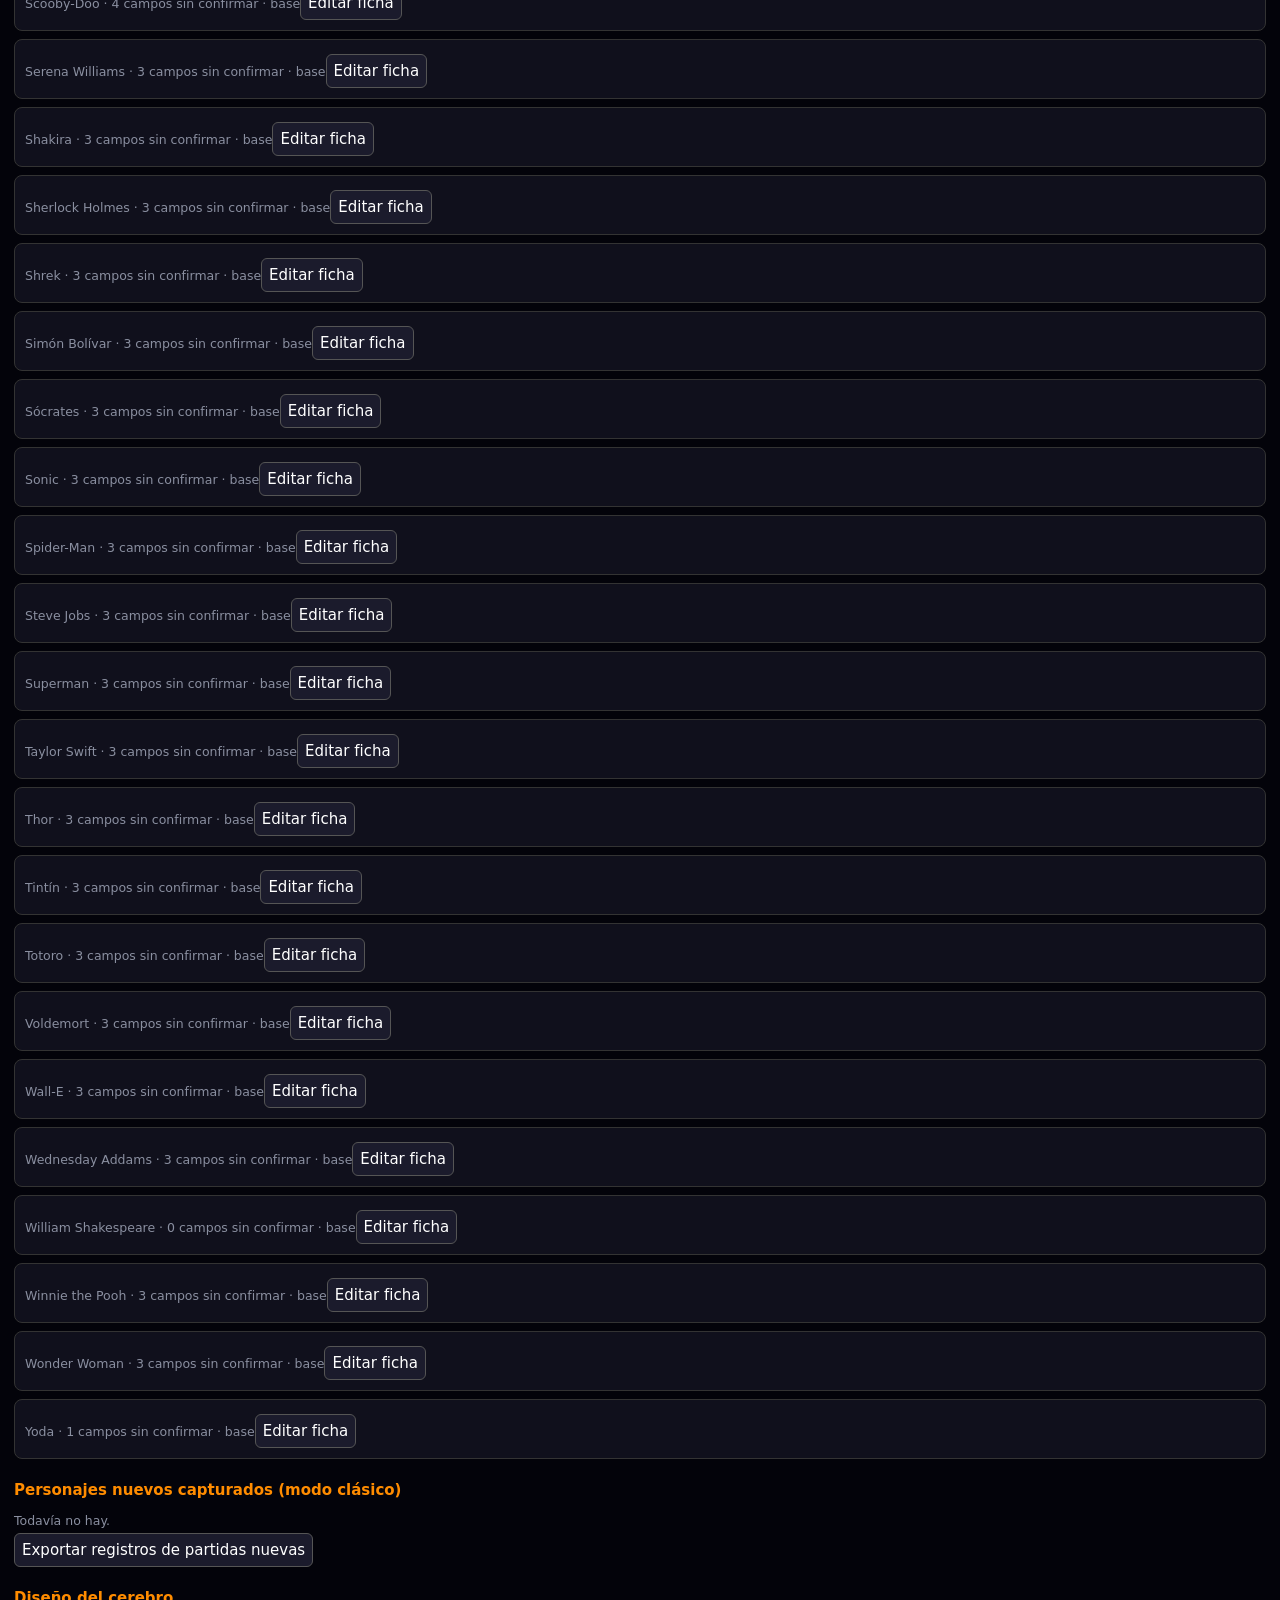
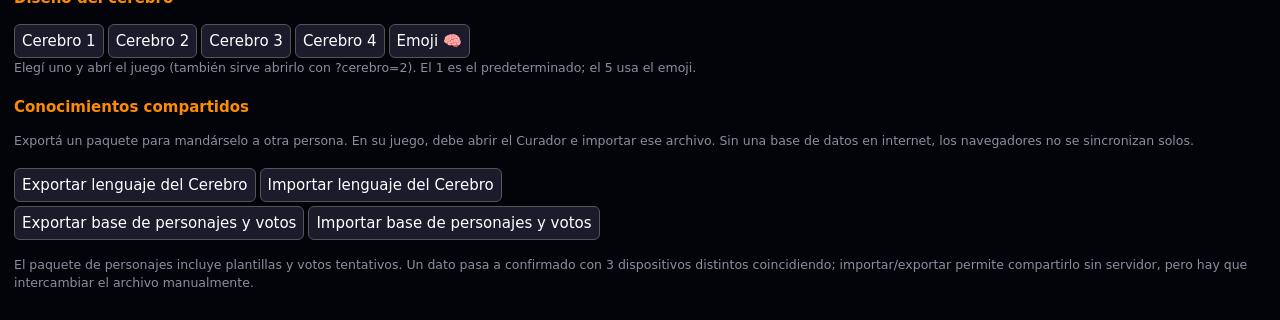
==== commit 6ff64b66: "Add files via upload" ====
--- a/curador.html
+++ b/curador.html
@@ -2,6 +2,7 @@
 <title>MIND · Curador</title><style>body{background:#03030a;color:#edf0f6;font:15px system-ui;margin:0;padding:14px}h1{color:#ffd700;font-size:18px}h2{color:#ff8c00;font-size:15px;margin-top:22px}
 .f{background:#10101c;border:1px solid #333;border-radius:8px;padding:10px;margin:8px 0}select,button{font:inherit;padding:7px;border-radius:6px;margin:4px 4px 0 0;border:1px solid #555;background:#1b1b2c;color:#fff}button{cursor:pointer}.ok{background:#0a5}.no{background:#722}small{color:#8a8fa0}</style></head><body>
 <h1>🧠 MIND · Curador</h1><small id="st"></small>
+<h2>Propuestas del catálogo compartido</h2><p><small>Las fichas nuevas y las correcciones quedan fuera de las partidas hasta que las revises. Para aprobar una ficha debe tener datos básicos, descripción, fuente e imagen.</small></p><div class="f"><label>Clave privada de edición <input id="reviewToken" type="password" autocomplete="current-password" placeholder="CHARACTER_EDITOR_TOKEN"></label><button id="loadProposals" class="ok" type="button">Cargar propuestas</button><small id="proposalStatus"></small></div><div id="proposals"><small>Ingresá la clave y cargá las propuestas pendientes.</small></div>
 <h2>Preguntas que MIND no entendió</h2><div id="fallos"></div>
 <h2>Lo que MIND ya aprendió</h2><div id="apr"></div>
 <h2>Fichas de personajes nuevos</h2><p><small>Completá los datos confirmados. Si no sabés algo, dejalo en “No confirmado”. Una ficha queda disponible para nuevas partidas cuando tiene tipo, género y humanidad definidos.</small></p>
@@ -49,4 +50,10 @@
 function loadProfile(p){window._mindEditingProfile=p;if(p.region&&!Array.from($('pRegion').options).some(o=>o.value===p.region)){const op=document.createElement('option');op.value=p.region;op.textContent=p.region;$('pRegion').append(op)}$('pName').value=p.nombre||'';$('pAliases').value=(p.alias||[]).join(', ');$('pType').value=p.tipo||'';$('pGender').value=p.genero||'';$('pHuman').value=p.humano===true?'true':p.humano===false?'false':'';$('pAlive').value=p.vivo===true?'true':p.vivo===false?'false':'';$('pFamous').value=p.famoso===true?'true':p.famoso===false?'false':'';$('pTags').value=(p.etiquetas||[]).join(', ');$('pNationality').value=(p.nacionalidades||[]).join(', ');$('pUniverse').value=p.universo||'';$('pRegion').value=p.region||'';$('pDescription').value=p.descripcion||'';$('pPowerful').value=p.poderoso===true?'true':p.poderoso===false?'false':'';$('pPowers').value=p.poderes===true?'true':p.poderes===false?'false':'';$('pMagic').value=p.magia===true?'true':p.magia===false?'false':'';$('pCombat').value=p.combate===true?'true':p.combate===false?'false':'';$('pChildren').value=p.hijos===true?'true':p.hijos===false?'false':'';$('pTerrestrial').value=p.origen_terrestre===true?'true':p.origen_terrestre===false?'false':'';$('pMedia').value=(p.medios||[]).join(', ');window.scrollTo({top:0,behavior:'smooth'})}
 $('profileForm').onsubmit=e=>{e.preventDefault();const nombre=$('pName').value.trim(),tipo=$('pType').value,genero=$('pGender').value,humano=valSelect('pHuman');if(!nombre||!tipo||!genero||humano===null){alert('Para habilitar una ficha hacen falta nombre, tipo, género y humanidad confirmados.');return}const base=(Array.isArray(PERSONAJES)?PERSONAJES.find(x=>MindLogic.normalizar(x.nombre)===MindLogic.normalizar(nombre)):null)||window._mindEditingProfile||{};const tags=$('pTags').value.split(',').map(x=>x.trim().toLowerCase().replace(/\s+/g,'_')).filter(Boolean);const media=$('pMedia').value.split(',').map(x=>x.trim().toLowerCase().replace(/\s+/g,'_')).filter(Boolean);const nationals=$('pNationality').value.split(',').map(x=>x.trim().toLowerCase().replace(/\s+/g,'_')).filter(Boolean);const aliases=$('pAliases').value.split(',').map(x=>x.trim()).filter(Boolean);const p={...base,nombre,alias:aliases,descripcion:$('pDescription').value.trim(),tipo,genero,humano,vivo:valSelect('pAlive'),famoso:valSelect('pFamous'),region:$('pRegion').value||null,nacionalidades:nationals,idiomas:base.idiomas||[],etiquetas:tags,medios:media,universo:$('pUniverse').value.trim()|| (tipo==='real'?'real':null),poderoso:valSelect('pPowerful'),poderes:valSelect('pPowers'),magia:valSelect('pMagic'),combate:valSelect('pCombat'),hijos:valSelect('pChildren'),origen_terrestre:valSelect('pTerrestrial'),plantillaVersion:1,datosPendientes:false};MindKnowledge.plantilla(nombre,p);window._mindEditingProfile=p;renderProfiles();alert('Ficha guardada. Los datos confirmados se usarán al recargar el juego.');};
 $('pClear').onclick=()=>{$('profileForm').reset();window._mindEditingProfile=null};$('profileSearch').oninput=renderProfiles;
+
+const proposalStatus=$('proposalStatus'),proposalRoot=$('proposals');
+function proposalCard(row){const d=document.createElement('div');d.className='f';const title=document.createElement('b');title.textContent=row.name||'Sin nombre';const meta=document.createElement('small');meta.textContent=' · '+(row.status||'pendiente');const desc=document.createElement('textarea');desc.rows=3;desc.maxLength=1000;desc.placeholder='Descripción confirmada del personaje';desc.value=row.description||'';const attrs=row.attributes&&typeof row.attributes==='object'?{...row.attributes}:{};const info=document.createElement('small');const facts=Object.entries(attrs).filter(([k,v])=>!k.startsWith('_')&&v!==null&&v!==''&&!(Array.isArray(v)&&!v.length)).length;info.textContent=(attrs.origen_propuesta==='partida'?'Detectado en partida · ':'')+facts+' datos · '+(attrs._source?'fuente disponible':'sin fuente')+' · '+(attrs._image?'imagen disponible':'sin imagen');const questions=attrs.origen_propuesta==='partida'?document.createElement('p'):null;if(questions)questions.textContent='Preguntas y respuestas registradas: '+(Array.isArray(attrs.preguntas_de_partida)?attrs.preguntas_de_partida.join(' | '):'sin transcripción');const type=document.createElement('select');[['','Tipo de personaje'],['real','Real'],['ficticio','Ficticio']].forEach(([v,t])=>{const o=document.createElement('option');o.value=v;o.textContent=t;type.append(o)});type.value=['real','ficticio'].includes(attrs.tipo)?attrs.tipo:'';const gender=document.createElement('select');[['','Género sin confirmar'],['hombre','Hombre'],['mujer','Mujer'],['otro','Otro']].forEach(([v,t])=>{const o=document.createElement('option');o.value=v;o.textContent=t;gender.append(o)});gender.value=['hombre','mujer','otro'].includes(attrs.genero)?attrs.genero:'';const human=document.createElement('select');[['','Condición humana sin confirmar'],['true','Humano'],['false','No humano']].forEach(([v,t])=>{const o=document.createElement('option');o.value=v;o.textContent=t;human.append(o)});human.value=typeof attrs.humano==='boolean'?String(attrs.humano):'';const source=document.createElement('input');source.type='url';source.placeholder='URL de una fuente fiable';source.value=attrs._source||'';const image=document.createElement('input');image.type='url';image.placeholder='URL directa de imagen';image.value=attrs._image||'';const extra=document.createElement('textarea');extra.rows=5;extra.spellcheck=false;extra.placeholder='Otros atributos en JSON';const cleanAttrs={...attrs};delete cleanAttrs.tipo;delete cleanAttrs.genero;delete cleanAttrs.humano;delete cleanAttrs._source;delete cleanAttrs._image;delete cleanAttrs.origen_propuesta;delete cleanAttrs.modo_origen;delete cleanAttrs.resultado_partida;delete cleanAttrs.preguntas_de_partida;delete cleanAttrs.fecha_deteccion;extra.value=JSON.stringify(cleanAttrs,null,2);const actions=document.createElement('div');const approve=document.createElement('button');approve.className='ok';approve.textContent='Aprobar y publicar';approve.onclick=()=>{try{const other=JSON.parse(extra.value||'{}');if(!other||typeof other!=='object'||Array.isArray(other))throw Error('Los atributos deben ser un objeto JSON.');row.description=desc.value;row.attributes={...other,tipo:type.value,genero:gender.value,humano:human.value===''?null:human.value==='true',_source:source.value.trim(),_image:image.value.trim(),...(attrs.origen_propuesta?{origen_propuesta:attrs.origen_propuesta,modo_origen:attrs.modo_origen,resultado_partida:attrs.resultado_partida,preguntas_de_partida:attrs.preguntas_de_partida,fecha_deteccion:attrs.fecha_deteccion}:{})};reviewProposal(row,'verified',approve)}catch(e){proposalStatus.textContent=e.message}};const reject=document.createElement('button');reject.className='no';reject.textContent='Rechazar';reject.onclick=()=>reviewProposal(row,'rejected',reject);d.append(title,meta,desc,info);if(questions)d.append(questions);d.append(type,gender,human,source,image,extra,actions);actions.append(approve,reject);return d}
+async function loadProposals(){const token=$('reviewToken').value.trim();if(!token){proposalStatus.textContent='Ingresá la clave de edición.';return}proposalStatus.textContent='Cargando…';try{const r=await fetch('/api/characters?status=needs_review',{headers:{'x-character-editor-token':token,Accept:'application/json'},cache:'no-store'});const data=await r.json();if(!r.ok)throw Error(data.error||'No se pudieron cargar las propuestas.');proposalRoot.replaceChildren();const rows=Array.isArray(data.characters)?data.characters:[];if(!rows.length){proposalRoot.textContent='No hay propuestas pendientes.';}else rows.forEach(row=>proposalRoot.append(proposalCard(row)));proposalStatus.textContent=rows.length+' propuesta(s) pendiente(s).'}catch(e){proposalStatus.textContent=e.message}}
+async function reviewProposal(row,status,button){const token=$('reviewToken').value.trim();if(!token)return;const label=status==='verified'?'aprobar y publicar':'rechazar';if(!confirm('¿Querés '+label+' la ficha de '+row.name+'?'))return;button.disabled=true;try{const r=await fetch('/api/characters?id='+encodeURIComponent(row.id),{method:'PATCH',headers:{'Content-Type':'application/json','x-character-editor-token':token,Accept:'application/json'},body:JSON.stringify({name:row.name,description:row.description||'',aliases:row.aliases||[],attributes:row.attributes||{},status})});const data=await r.json();if(!r.ok)throw Error(data.error||'No se pudo actualizar la propuesta.');await loadProposals();}catch(e){proposalStatus.textContent=e.message;button.disabled=false}}
+$('loadProposals').onclick=loadProposals;
 Cerebro.intentar('',null).then(()=>{draw();drawN();renderProfiles()});</script></body></html>
